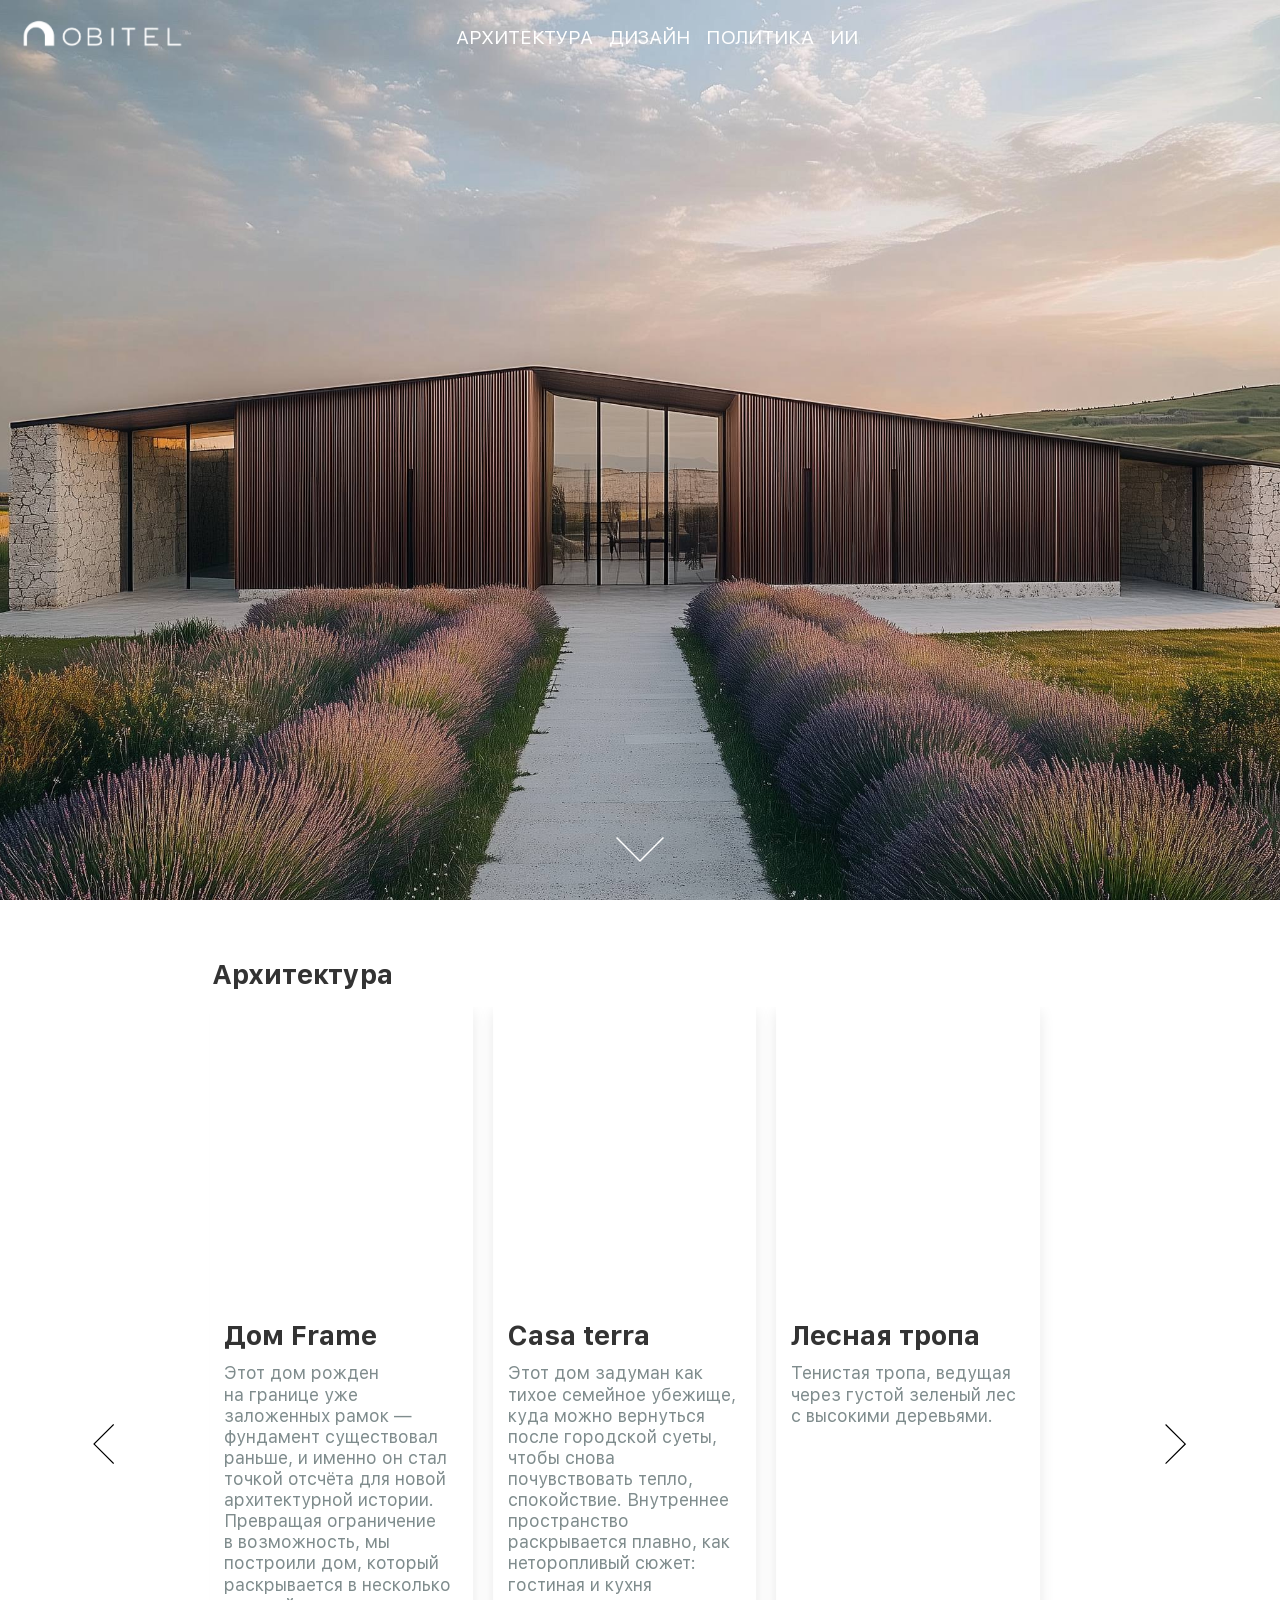
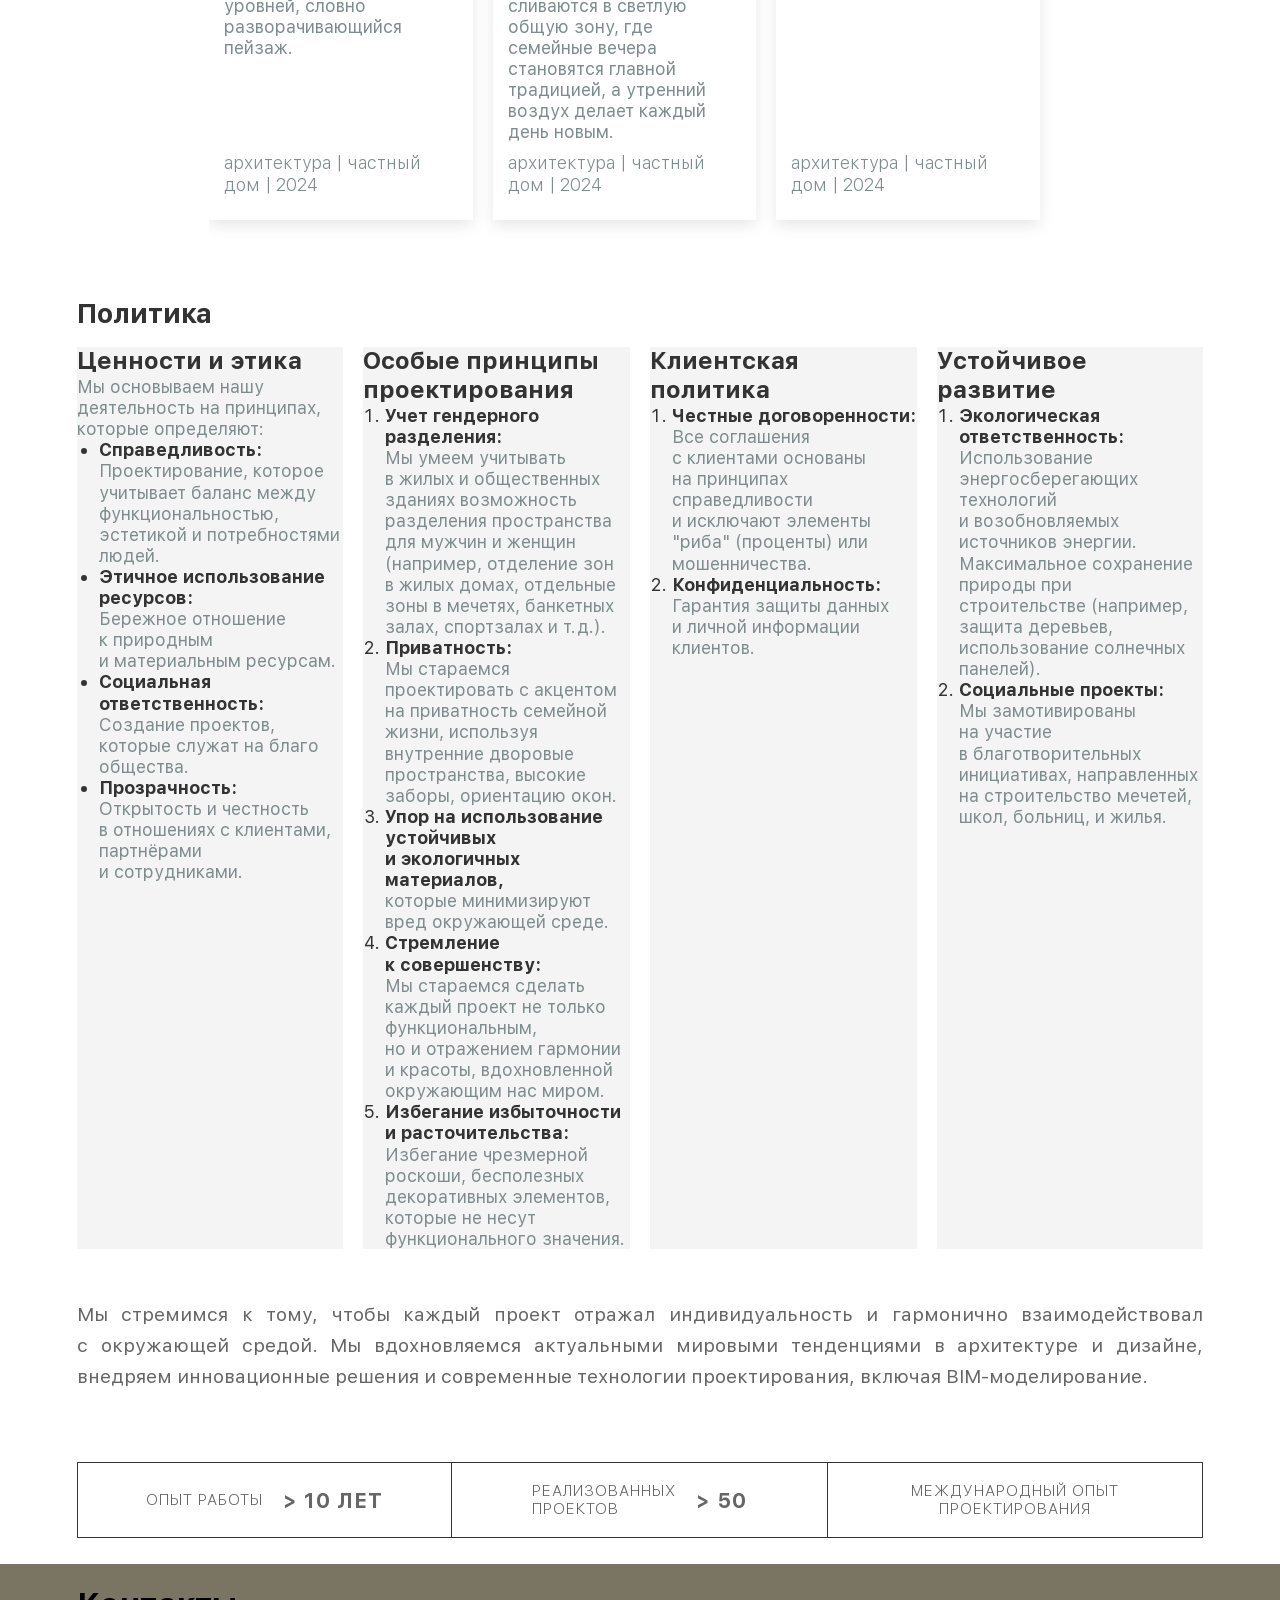
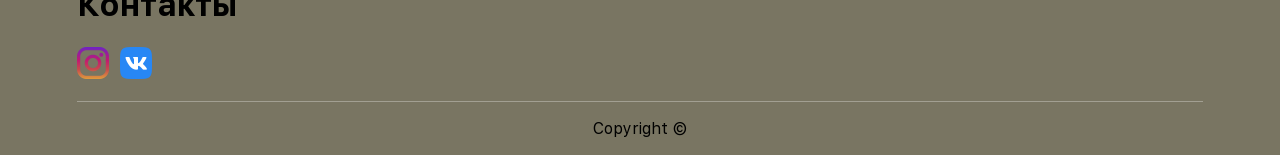
==== index.html @ 22146987 "update" ====
<!DOCTYPE html>
<html lang="ru">
<head>
    <meta charset="UTF-8">
    <meta name="viewport" content="width=device-width, initial-scale=1.0">
    <title>Obitel</title>
    <link rel="stylesheet" href="index.css">
</head>
<body>

    <section class="home-container" id="home">
        <div class="top-line">
            <button class="menu-toggle" aria-label="Меню">
                <span class="menu-toggle__line"></span>
                <span class="menu-toggle__line"></span>
                <span class="menu-toggle__line"></span>
            </button>

            <button class="logo" id="logo">
                <img src="assets/logo.png" alt="logo">
            </button>

            <div class="menu-pc">
                <ul>
                    <li><a href="" id="architecture-pc">АРХИТЕКТУРА</a></li>
                    <li>ДИЗАЙН</li>
                    <li><a href="" id="menu-policy-pc">ПОЛИТИКА</a></li>
                    <li>ИИ</li>
                </ul>
            </div>
        </div>
        <!-- <video class="video-background" autoplay muted loop playsinline>
            <source src=assets/IMG_2278.MP4 type="video/mp4">
            Ваш браузер не поддерживает видео.
        </video>
        <div class="overlay"></div> -->
        <div class="content">
            <a href="" class="btn">
                <img src="assets/arrow.svg" alt="Scroll down" class="arrow" id="arrowDown">
            </a>
        </div> 
    </section>

    <a href="" class="btn">
        <img class="arrow-back" src=assets/arrow-black.svg>
    </a>

    <section class="menu">
        <div class="overlay"></div>
        <ul>
            <li><a href="" id="menu-main">Главная</a></li>
            <li><a href="" id="architecture">АРХИТЕКТУРА</a></li>
            <li>ДИЗАЙН</li>
            <li><a href="" id="menu-policy">ПОЛИТИКА</a></li>
            <li>ИИ</li>
            <li><a href="" id="menu-contacts">Контакты</a></li>
        </ul>
    </section>

    <section class="main-content" id="main">
        <section class="architecture">
            <h1 class="archit-title">Архитектура</h1>
            <div class="carousel-container">
                <div class="carousel">
                    <!-- Карточки будут добавляться через JavaScript -->
                </div>
                
                <button class="nav-btn prev"><img class="arrow-left" src=assets/arrow-black.svg></button>
                <button class="nav-btn next"><img class="arrow-right" src=assets/arrow-black.svg></button>
                
            </div>
        </section>

        <section class="policy" id="policy">
            <h1 class="policy-title">Политика</h1>
            <div class="grid-container">
            <div>
                <h2>Ценности и&nbsp;этика</h2>
                Мы&nbsp;основываем нашу деятельность на&nbsp;принципах, которые определяют:<br>
                <ul>
                    <li>
                        <strong>Справедливость:</strong><br>
                        Проектирование, которое учитывает баланс между функциональностью, эстетикой и&nbsp;потребностями людей.
                    </li>
                    <li>
                        <strong>Этичное использование ресурсов:</strong><br>
                        Бережное отношение к&nbsp;природным и&nbsp;материальным ресурсам.
                    </li>
                    <li>
                        <strong>Социальная ответственность:</strong><br>
                        Создание проектов, которые служат на&nbsp;благо общества.
                    </li>
                    <li>
                        <strong>Прозрачность:</strong><br>
                        Открытость и&nbsp;честность в&nbsp;отношениях с&nbsp;клиентами, партнёрами и&nbsp;сотрудниками.
                    </li>
                </ul>
            </div>

            <div>
                <h2>Особые принципы проектирования</h2>
                <ol>
                    <li>
                        <strong>Учет гендерного разделения:</strong><br>
                        Мы&nbsp;умеем учитывать в&nbsp;жилых и&nbsp;общественных зданиях возможность разделения пространства для мужчин и&nbsp;женщин (например, отделение зон в&nbsp;жилых домах, отдельные зоны в&nbsp;мечетях, банкетных залах, спортзалах и&nbsp;т.д.).
                    </li>
                    <li>
                        <strong>Приватность:</strong><br>
                        Мы&nbsp;стараемся проектировать с&nbsp;акцентом на&nbsp;приватность семейной жизни, используя внутренние дворовые пространства, высокие заборы, ориентацию окон.
                    </li>
                    <li>
                        <strong>Упор на&nbsp;использование устойчивых и&nbsp;экологичных материалов,</strong><br>
                        которые минимизируют вред окружающей среде.
                    </li>
                    <li>
                        <strong>Стремление к&nbsp;совершенству:</strong><br>
                        Мы&nbsp;стараемся сделать каждый проект не&nbsp;только функциональным, но&nbsp;и&nbsp;отражением гармонии и&nbsp;красоты, вдохновленной окружающим нас миром.
                    </li>
                    <li>
                        <strong>Избегание избыточности и&nbsp;расточительства:</strong><br>
                        Избегание чрезмерной роскоши, бесполезных декоративных элементов, которые не&nbsp;несут функционального значения.
                    </li>
                </ol>
            </div>

            <div>
                <h2>Клиентская политика</h2>
                <ol>
                    <li>
                        <strong>Честные договоренности:</strong><br>
                        Все соглашения с&nbsp;клиентами основаны на&nbsp;принципах справедливости и&nbsp;исключают элементы "риба" (проценты) или мошенничества.
                    </li>
                    <li>
                        <strong>Конфиденциальность:</strong><br>
                        Гарантия защиты данных и&nbsp;личной информации клиентов.
                    </li>
                </ol>
            </div>

            <div>
                <h2>Устойчивое развитие</h2>
                <ol>
                    <li>
                        <strong>Экологическая ответственность:</strong><br>
                        Использование энергосберегающих технологий и&nbsp;возобновляемых источников энергии. Максимальное сохранение природы при строительстве (например, защита деревьев, использование солнечных панелей).
                    </li>
                    <li>
                        <strong>Социальные проекты:</strong><br>
                        Мы&nbsp;замотивированы на&nbsp;участие в&nbsp;благотворительных инициативах, направленных на&nbsp;строительство мечетей, школ, больниц, и&nbsp;жилья.
                    </li>
                </ol>
            </div>
        </div>
        </section>

        <section class="about-us" id="about-us">
            <div class="container">
                <p class="about-description">
                    Мы стремимся к&nbsp;тому, чтобы каждый проект отражал индивидуальность и&nbsp;гармонично взаимодействовал
                     с&nbsp;окружающей средой. Мы вдохновляемся актуальными мировыми тенденциями в&nbsp;архитектуре и&nbsp;дизайне, 
                     внедряем инновационные решения и&nbsp;современные технологии проектирования, включая BIM&#8209;моделирование.    
                </p>
                
                <div class="stat-item-1">
                    <div class="stat-text">Опыт работы <span>> 10 лет</span> </div>
                </div>
                
                <div class="stat-item-2">
                    <div class="stat-text">
                        <div class="text-lines">
                            <span>Реализованных</span>
                            <span>проектов</span>
                        </div>
                        <div class="number">> 50</div>
                    </div>
                </div>

                <div class="stat-item-3">
                    <div class="stat-text">Международный опыт проектирования</div>
                </div>
            </div>
        </section>
    </section>
    <script src="home.js"></script>
    <script src="carousel.js"></script>
</body>
<footer>
    <div class="footer-block" id="footer">
        <div class="contact">
            <h1>Контакты</h1>
            <ul class="social-network-list">
                <li class="inst">
                    <a href="https://www.instagram.com">
                        <img src="assets/instagram.png" alt="Instagram icon">
                    </a>
                </li>
                <li class="inst">
                    <a href="https://www.vk.com">
                        <img src="assets/vk.png" alt="VK icon">
                    </a>
                </li>
            </ul>
        </div>
        <div class="copyright">Copyright ©</div>
    </div>
</footer>
</html>
---- index.css ----
@import "footer.css";
@import "about-us.css";
@import "menu.css";
@import "architecture.css";
@import "policy.css";

@font-face {
    font-family: "SFPro";
    src: url("assets/font/SFProText-Bold.ttf") format("truetype");
    font-weight: 700;
    font-display: swap; /* Improves performance */
}

@font-face {
    font-family: "SFPro";
    src: url("assets/font/SFProText-Light.ttf") format("truetype");
    font-weight: 300;
    font-display: swap;
}

@font-face {
    font-family: "SFPro";
    src: url("assets/font/SFProText-Regular.ttf") format("truetype");
    font-weight: 400;
    font-display: swap;
}

* {
    margin: 0;
    padding: 0;
    box-sizing: border-box;
    font-family: 'SFPro', sans-serif;
}
 a{
    text-decoration: none;
    color: white;
}

body {
    overflow-x: hidden;
}

/* .video-container {
    position: relative;
    min-height: 600px;
    height: 100vh;
    width: 100%;
    overflow: hidden;
}

.video-background {
    position: absolute;
    top: 0;
    left: 0;
    width: 100%;
    height: 100%;
    object-fit: cover;
    z-index: -1;
}

.overlay {
    position: absolute;
    top: 0;
    left: 0;
    width: 100%;
    height: 100%;
    background: rgba(0, 0, 0, 0.2);
    z-index: 0;
} */

.home-container{
    position: relative;
    height: 100vh;
    width: 100%;
    overflow: hidden;
    background-image: url(assets/main-bg.jpg);
    background-size: cover; 
    background-position: center;
}

.top-line{
    position: fixed;
    top: 0;
    left: 0;
    width: 100%;
    height: 8%;
    transition: background-color 0.3s ease;
    z-index: 3;
}

.top-line.active{
    background-color: rgba(0, 0, 0, 0.677);
}


.logo{
    position: fixed;
    top: 1.1%;
    left: 1%;
    width: 180px;
    height: 47px;
    background: none;
    border: none;
    cursor: pointer;
    transform: scale(.9);

}

.logo img {
    width: 100%; 
    height: 100%; 
    object-fit: contain; 
}

.menu-pc{
    position: fixed;
    top: 2.9%;
    left: 50%; 
    transform: translateX(-50%); 
    width: auto;
    white-space: nowrap;
}

.menu-pc ul{
    display: inline;
    list-style: none;
    color: white;
    font-size: 1.2rem;
}

.menu-pc ul li{
    display: inline-block;
    margin-right: 3%;
}


.arrow{
    position: absolute;
    left: 50%;
    bottom: 0;
    width: 48px;
    height: 102px;
    -o-object-fit: contain;
    object-fit: contain;
    -o-object-position: center;
    object-position: center;
    margin-left: -24px;
    animation: animation-arrow 1s forwards infinite;
}

.arrow-back {
    position: fixed;
    left: 2.3%;
    bottom: 0;
    width: 48px;
    height: 102px;
    object-fit: contain;
    object-position: center;
    margin-left: -24px;
    transform: scale(-.85);
    visibility: hidden; /* По умолчанию скрыта */

}

.arrow-back.active {
    visibility: visible;/* Показываем только когда активна */
}

.arrow-back:hover{
    animation: animation-arrow 1s forwards infinite;
}


@keyframes animation-arrow{
    66% {
    padding-top: 16px;
    }

    100%{
        padding-top: 0;
    }
}

@media (max-width: 768px) {
    .logo {
        scale: 0.7;
        top: .2%;
        left: .2%;
        margin-bottom: 20px;
    }

    h1 {
        font-size: 2rem;
        margin-bottom: 20px;
        max-width: 800px;
    }

    p {
        font-size: .7rem;
        margin-bottom: 30px;
        max-width: 600px;
        line-height: 1.6;
    }
    .arrow-back {
        scale: 0.7;
        left: 6%;
        width: 40px;
        height: 85px;
    }

    .arrow{
        width: 40px;
        height: 85px;
        bottom: 3%;
    }

    .menu-pc{
        visibility: hidden;
    }

    .top-line{
        height: 6%;
    }
}
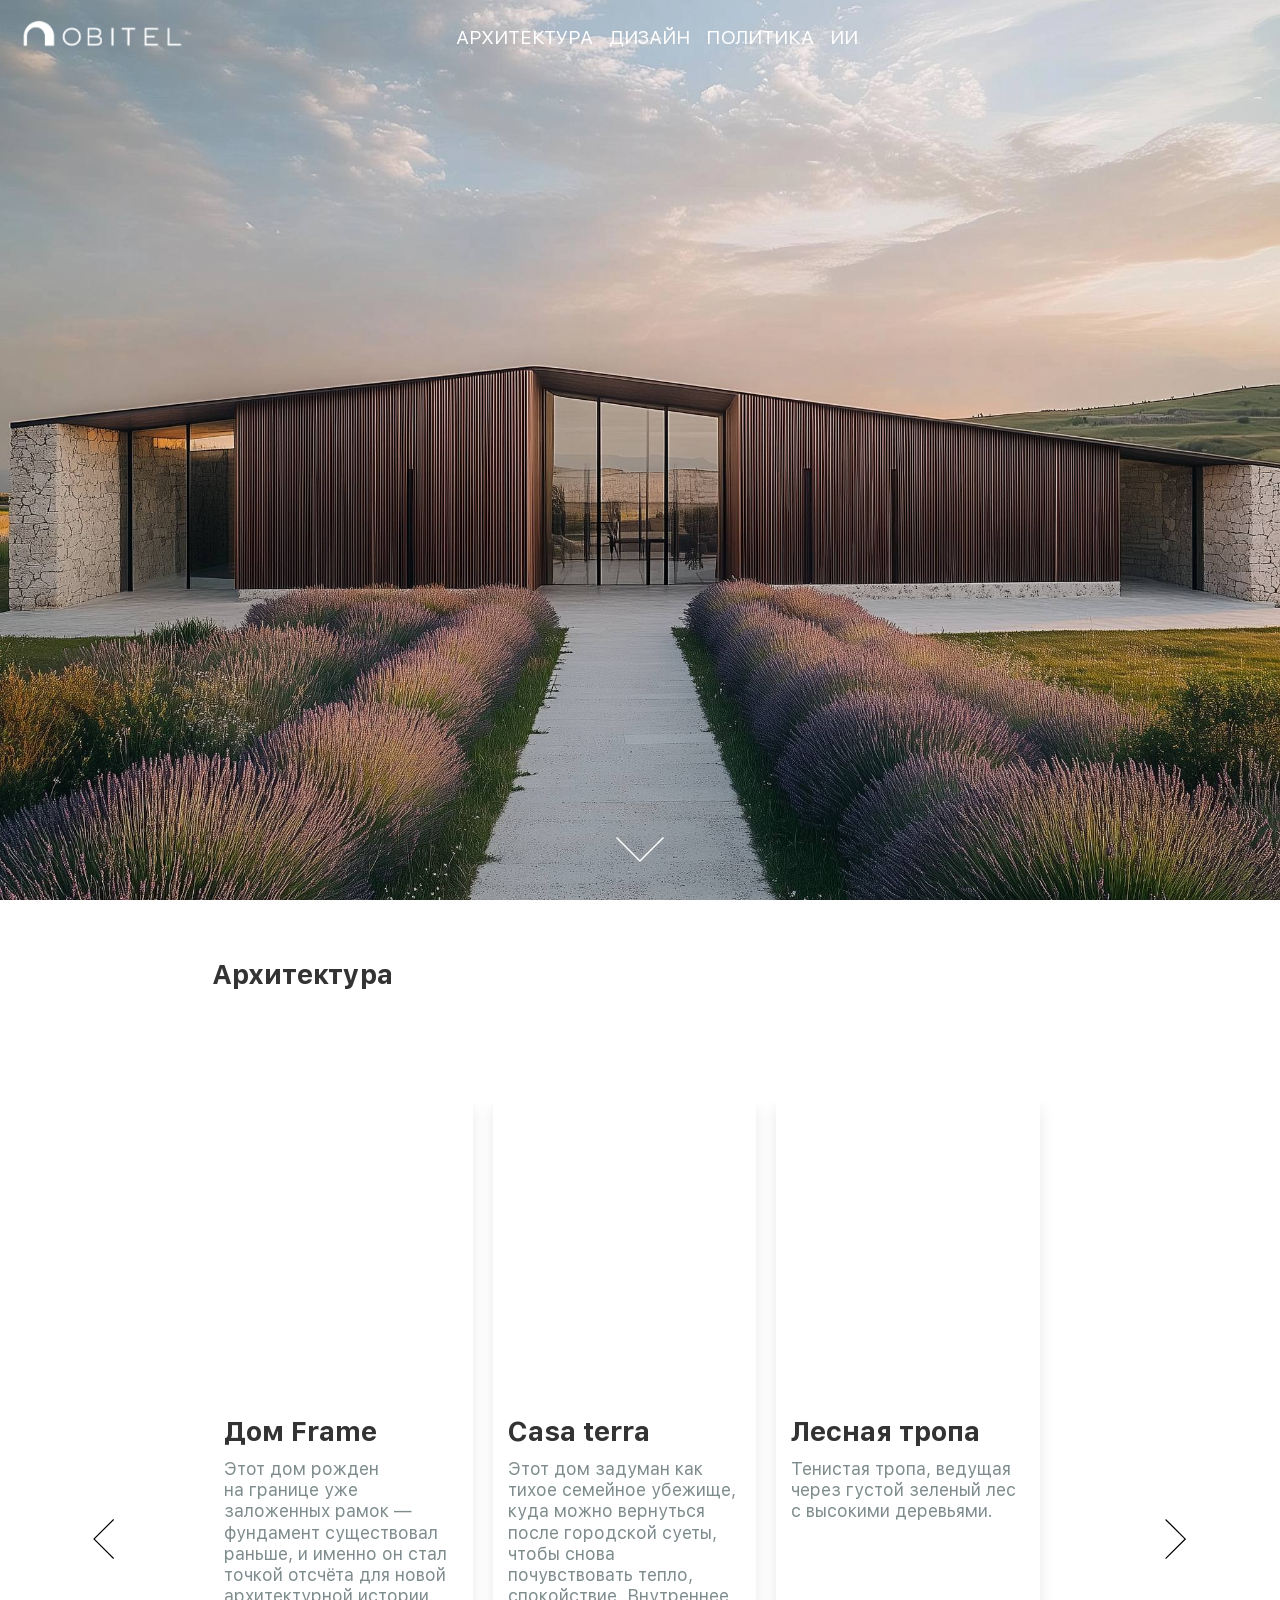
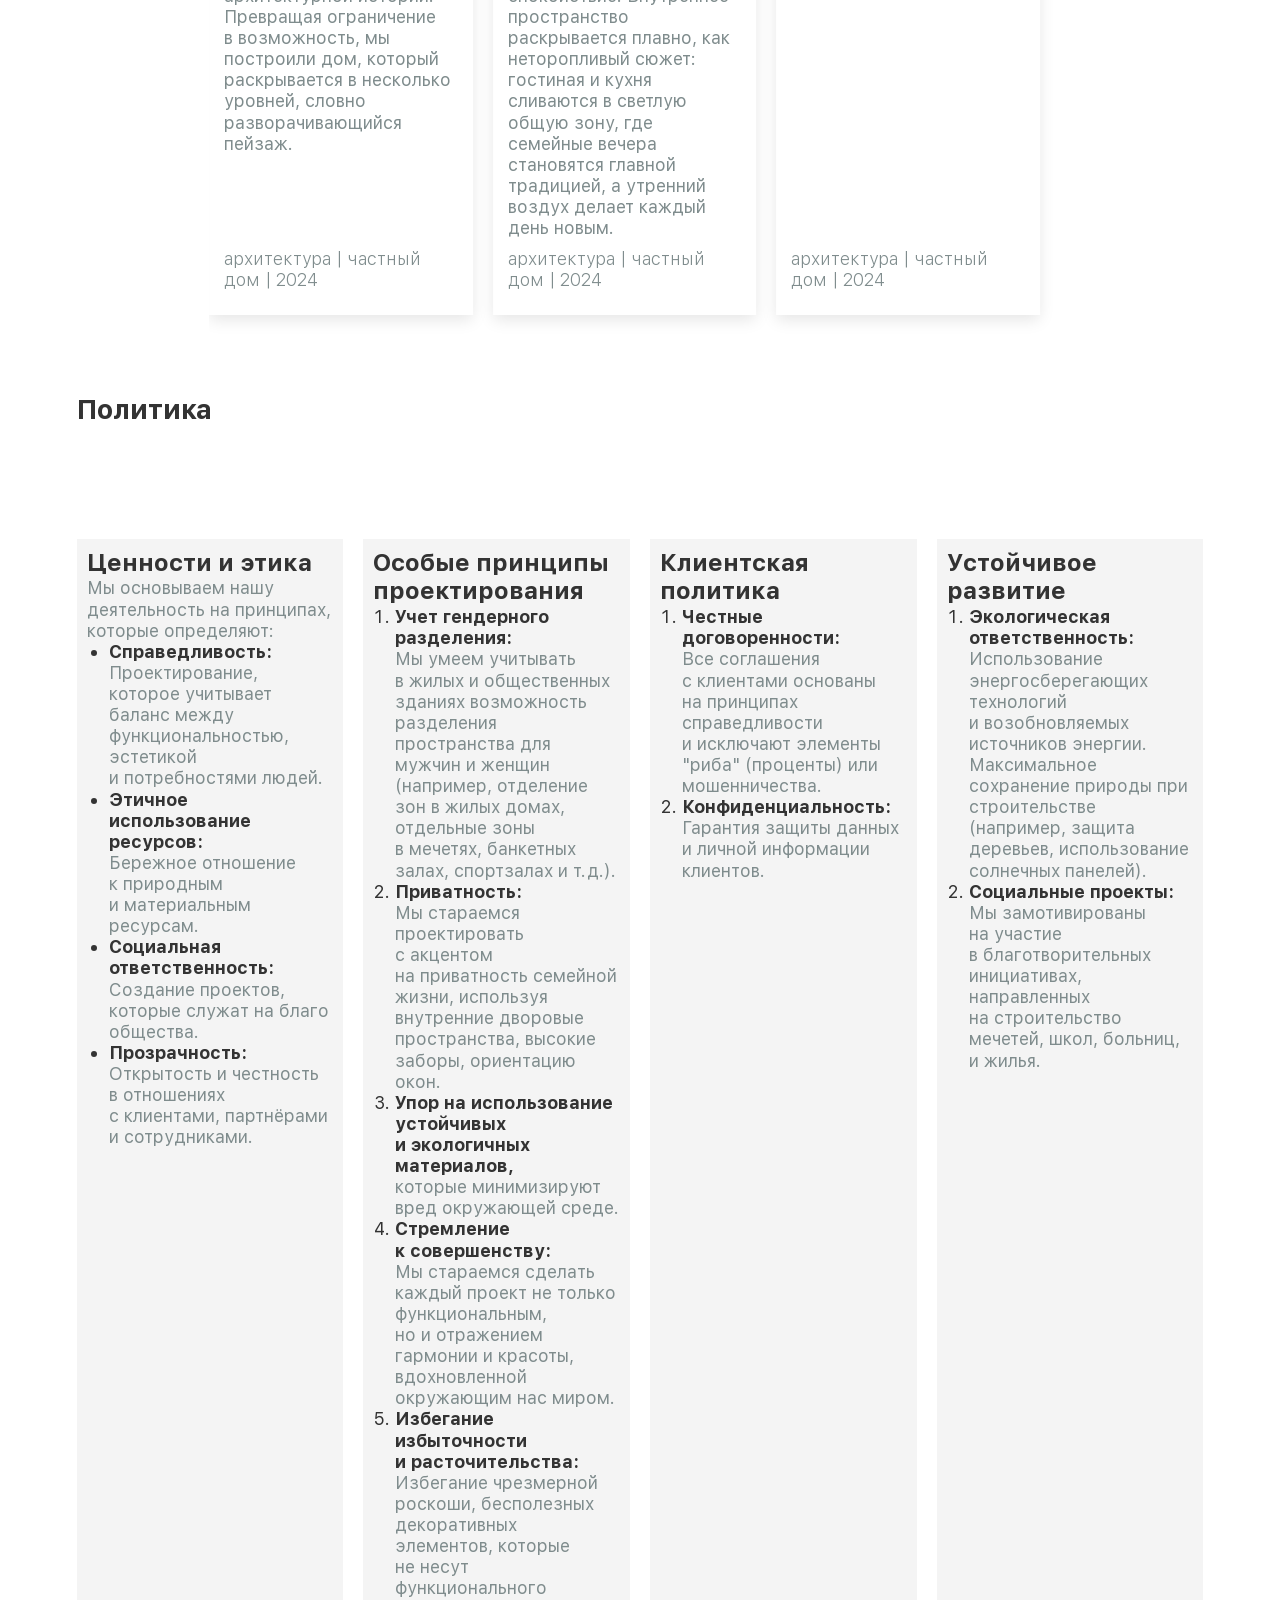
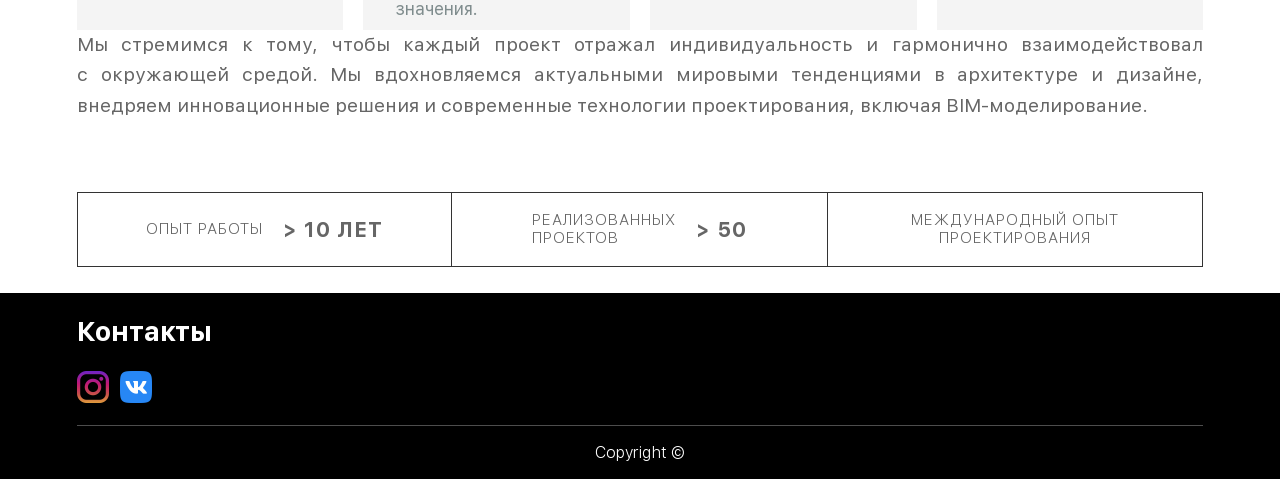
==== commit aacd9544: "update" ====
--- a/index.html
+++ b/index.html
@@ -49,9 +49,9 @@
         <div class="overlay"></div>
         <ul>
             <li><a href="" id="menu-main">Главная</a></li>
-            <li><a href="" id="architecture">АРХИТЕКТУРА</a></li>
-            <li>ДИЗАЙН</li>
-            <li><a href="" id="menu-policy">ПОЛИТИКА</a></li>
+            <li><a href="" id="architecture">Архитектура</a></li>
+            <li>Дизайн</li>
+            <li><a href="" id="menu-policy">Политика</a></li>
             <li>ИИ</li>
             <li><a href="" id="menu-contacts">Контакты</a></li>
         </ul>
--- a/index.css
+++ b/index.css
@@ -89,7 +89,7 @@
 }
 
 .top-line.active{
-    background-color: rgba(0, 0, 0, 0.677);
+    background-color: rgba(0, 0, 0);
 }
 
 
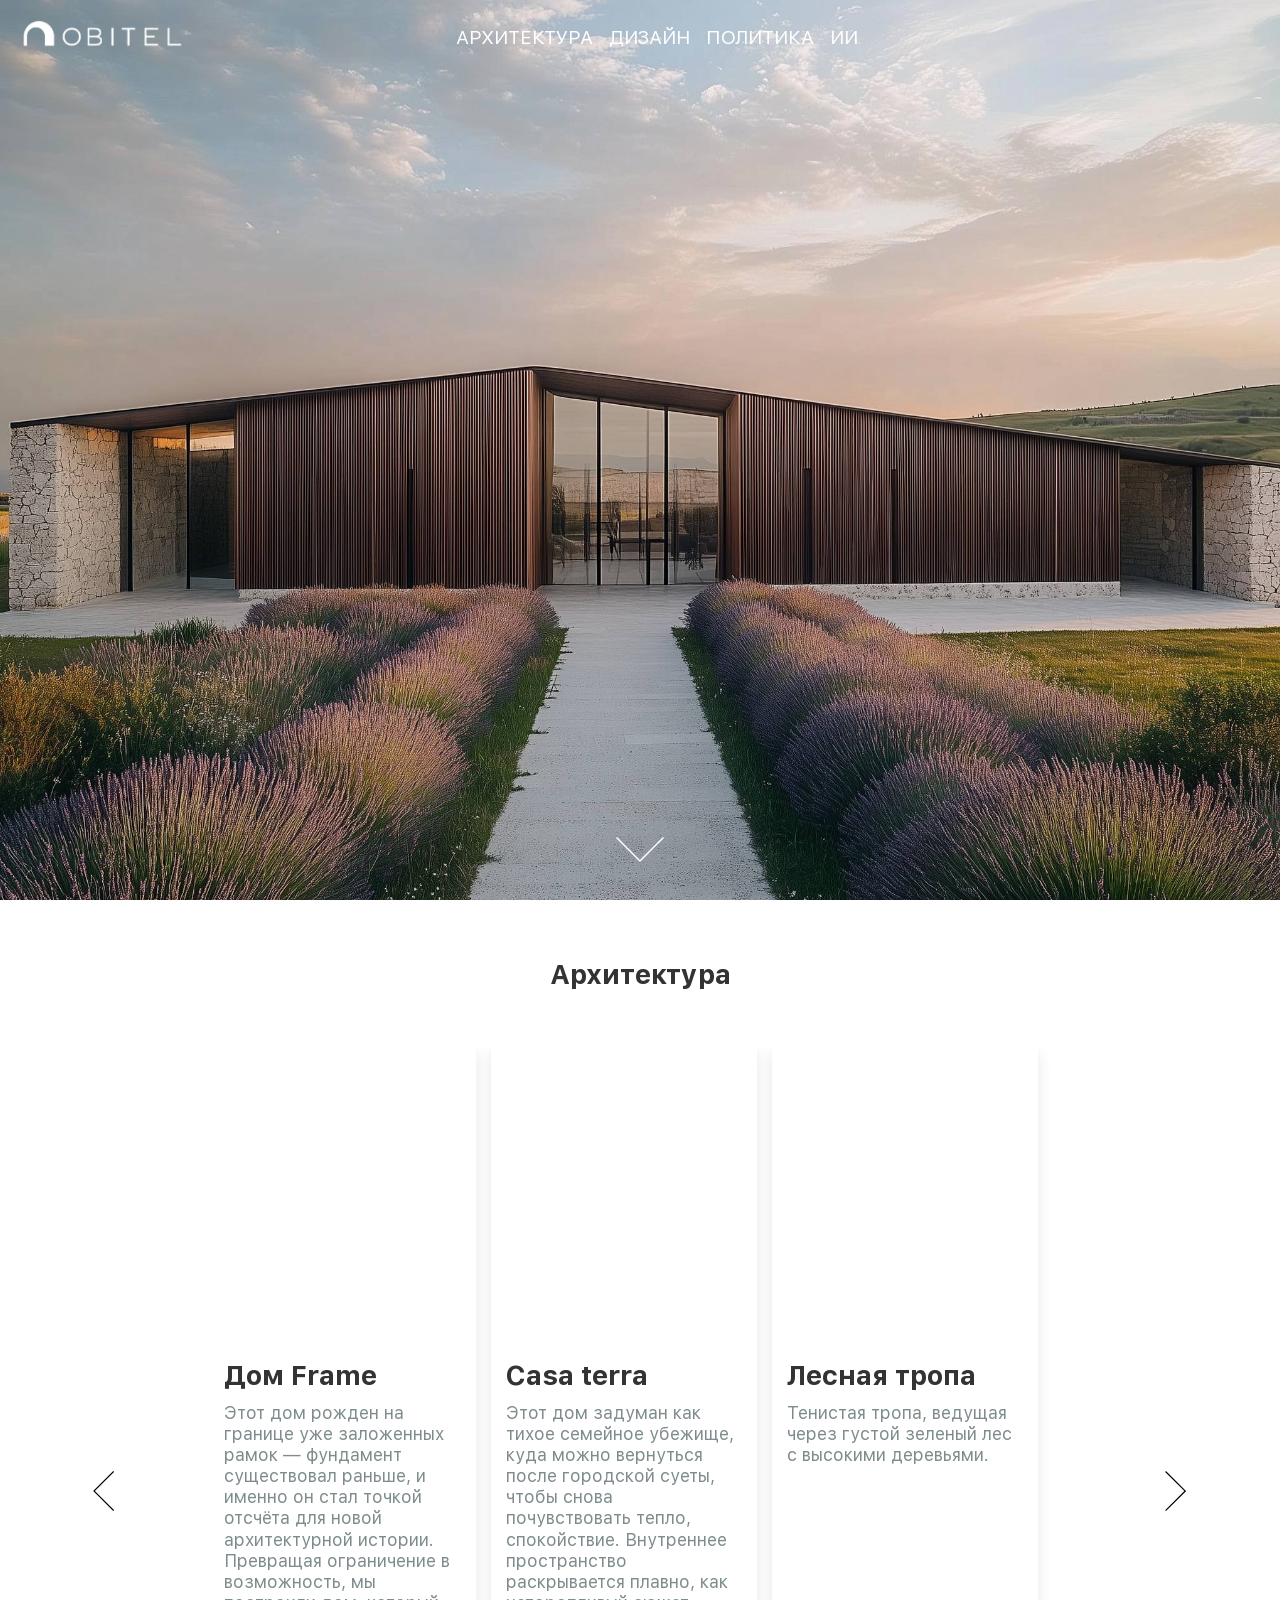
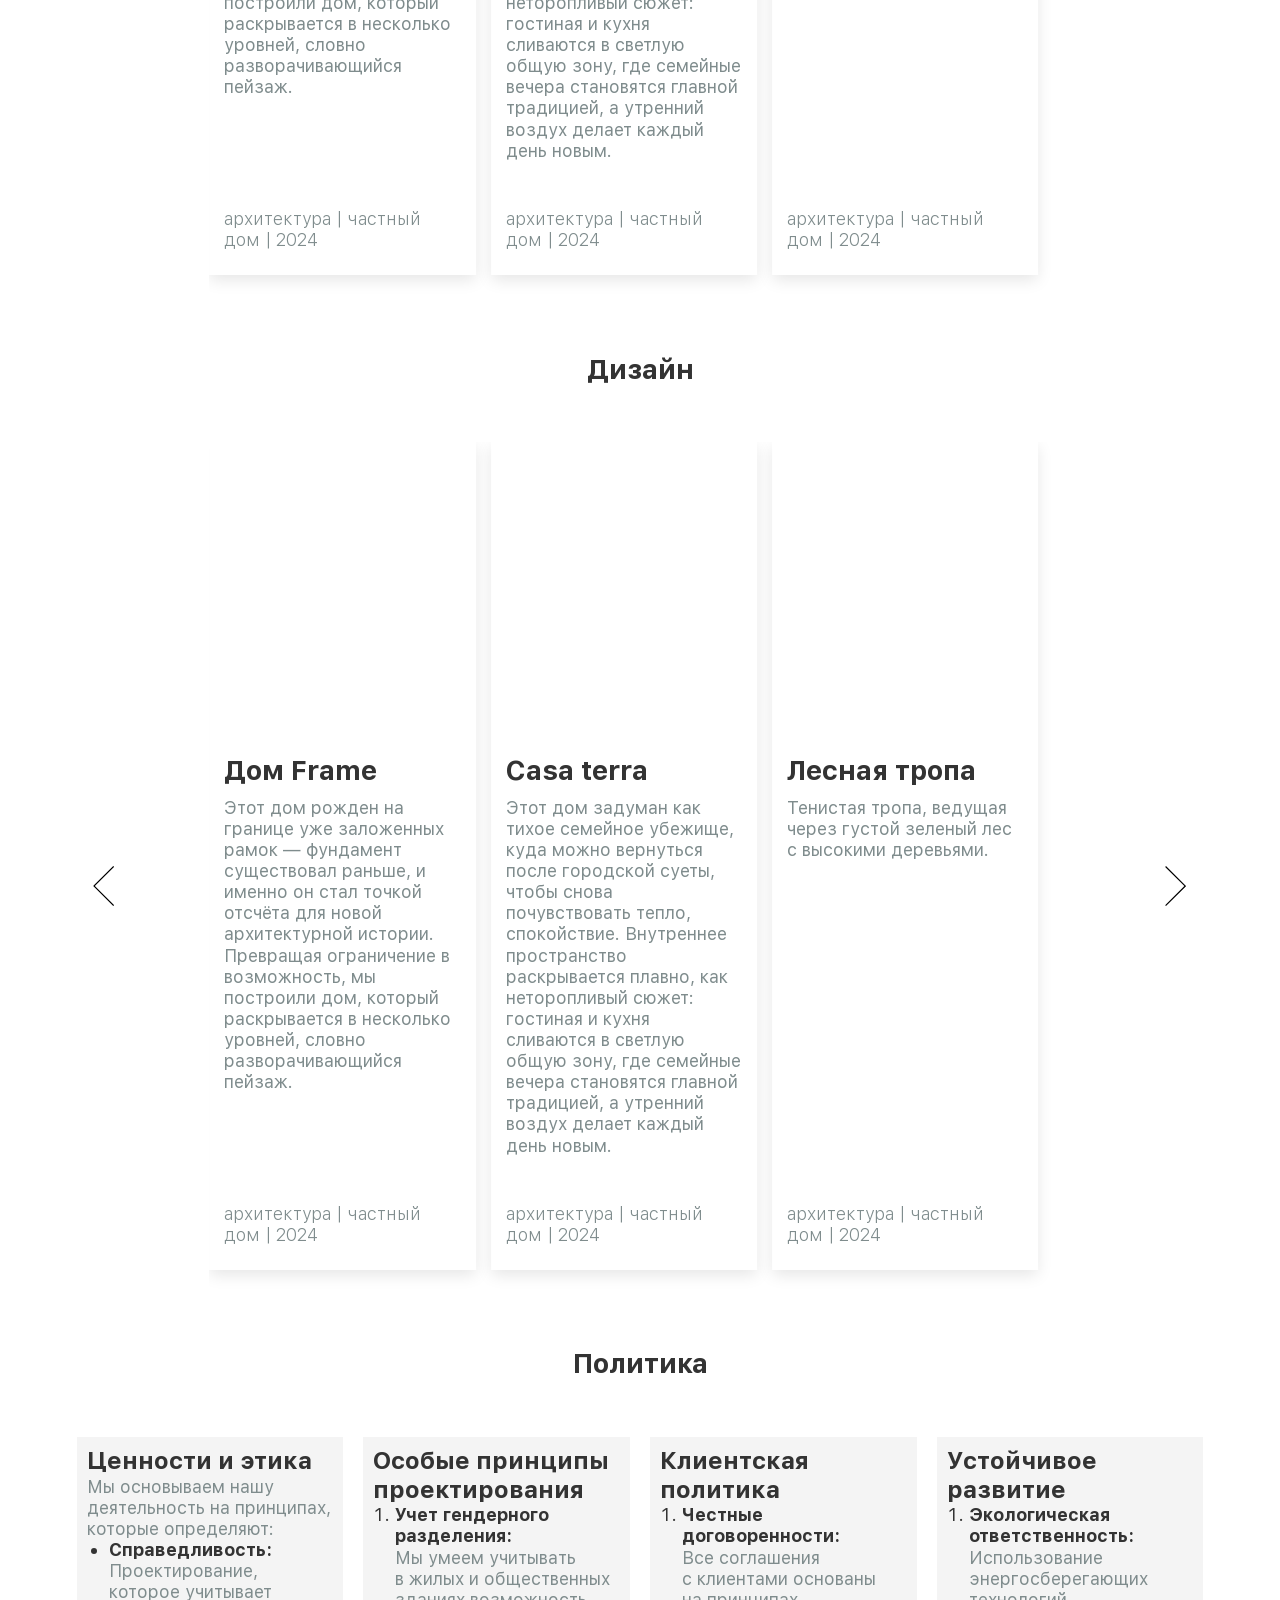
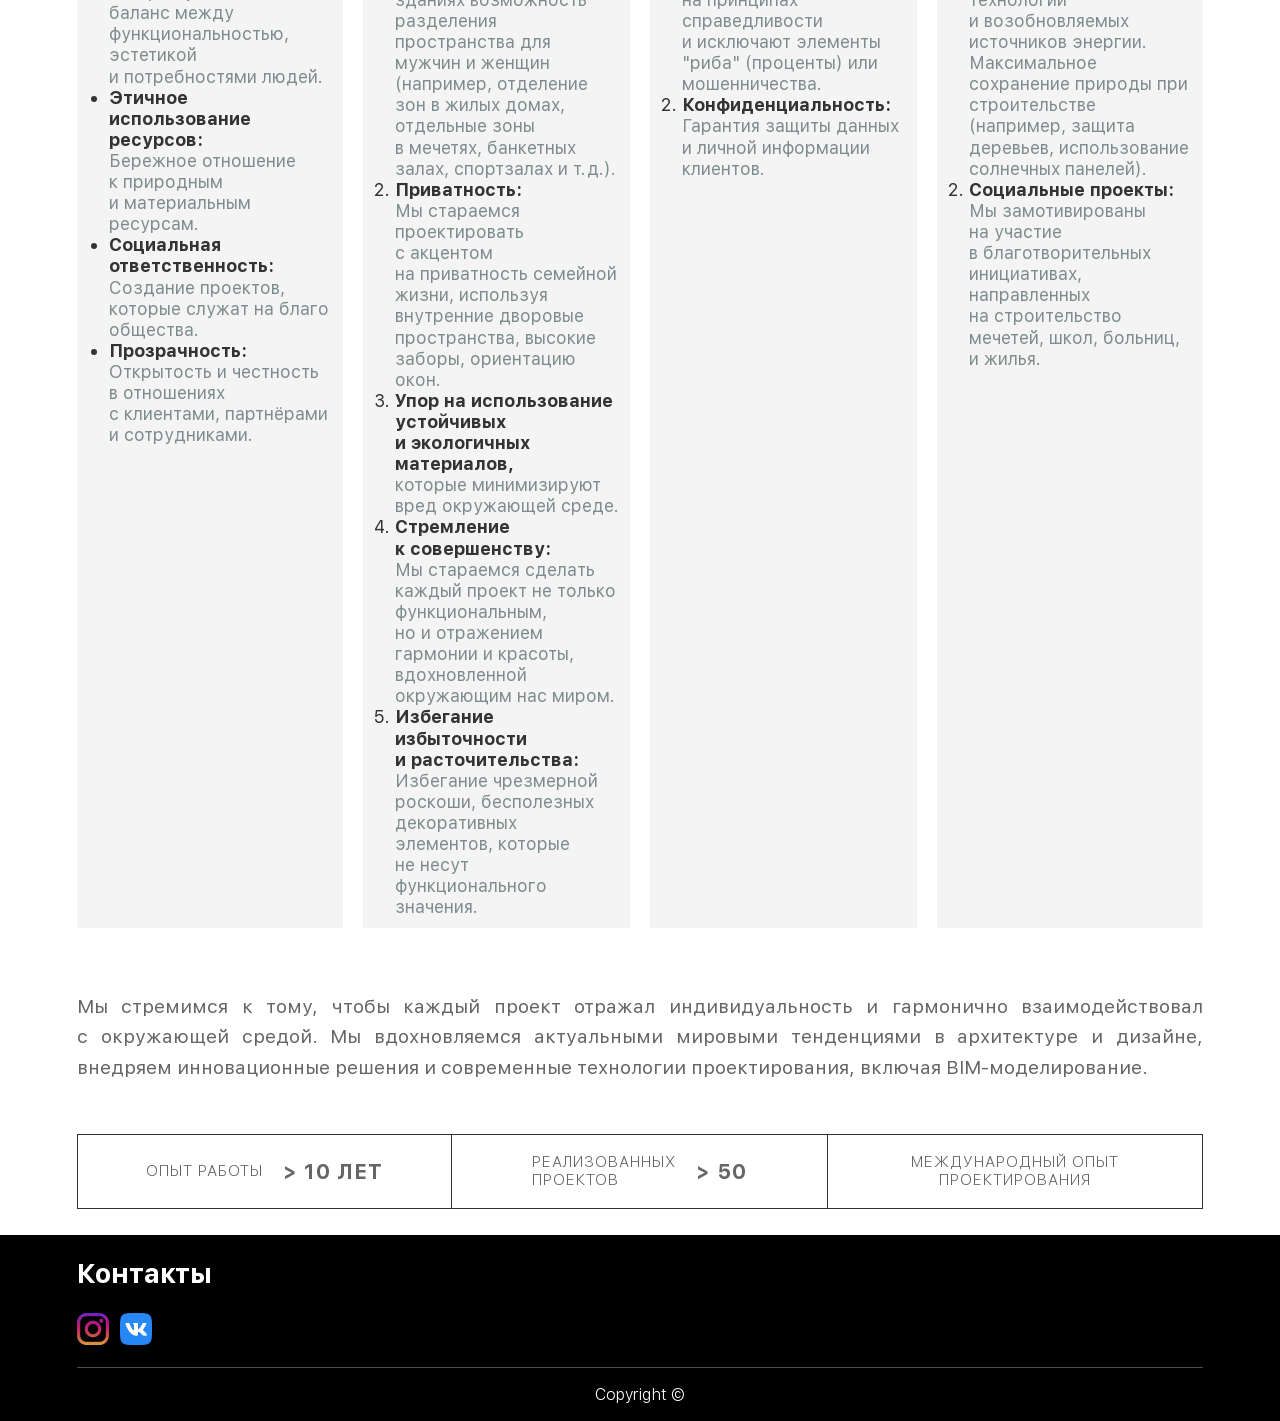
==== commit 55caceef: "add design and update" ====
--- a/index.html
+++ b/index.html
@@ -23,7 +23,7 @@
             <div class="menu-pc">
                 <ul>
                     <li><a href="" id="architecture-pc">АРХИТЕКТУРА</a></li>
-                    <li>ДИЗАЙН</li>
+                    <li><a href="" id="design-pc">ДИЗАЙН</a></li>
                     <li><a href="" id="menu-policy-pc">ПОЛИТИКА</a></li>
                     <li>ИИ</li>
                 </ul>
@@ -50,7 +50,7 @@
         <ul>
             <li><a href="" id="menu-main">Главная</a></li>
             <li><a href="" id="architecture">Архитектура</a></li>
-            <li>Дизайн</li>
+            <li><a href="" id="design">Дизайн</a></li>
             <li><a href="" id="menu-policy">Политика</a></li>
             <li>ИИ</li>
             <li><a href="" id="menu-contacts">Контакты</a></li>
@@ -60,6 +60,19 @@
     <section class="main-content" id="main">
         <section class="architecture">
             <h1 class="archit-title">Архитектура</h1>
+            <div class="carousel-container">
+                <div class="carousel">
+                    <!-- Карточки будут добавляться через JavaScript -->
+                </div>
+                
+                <button class="nav-btn prev"><img class="arrow-left" src=assets/arrow-black.svg></button>
+                <button class="nav-btn next"><img class="arrow-right" src=assets/arrow-black.svg></button>
+                
+            </div>
+        </section>
+
+        <section class="design" id="design-section">
+            <h1 class="design-title">Дизайн</h1>
             <div class="carousel-container">
                 <div class="carousel">
                     <!-- Карточки будут добавляться через JavaScript -->
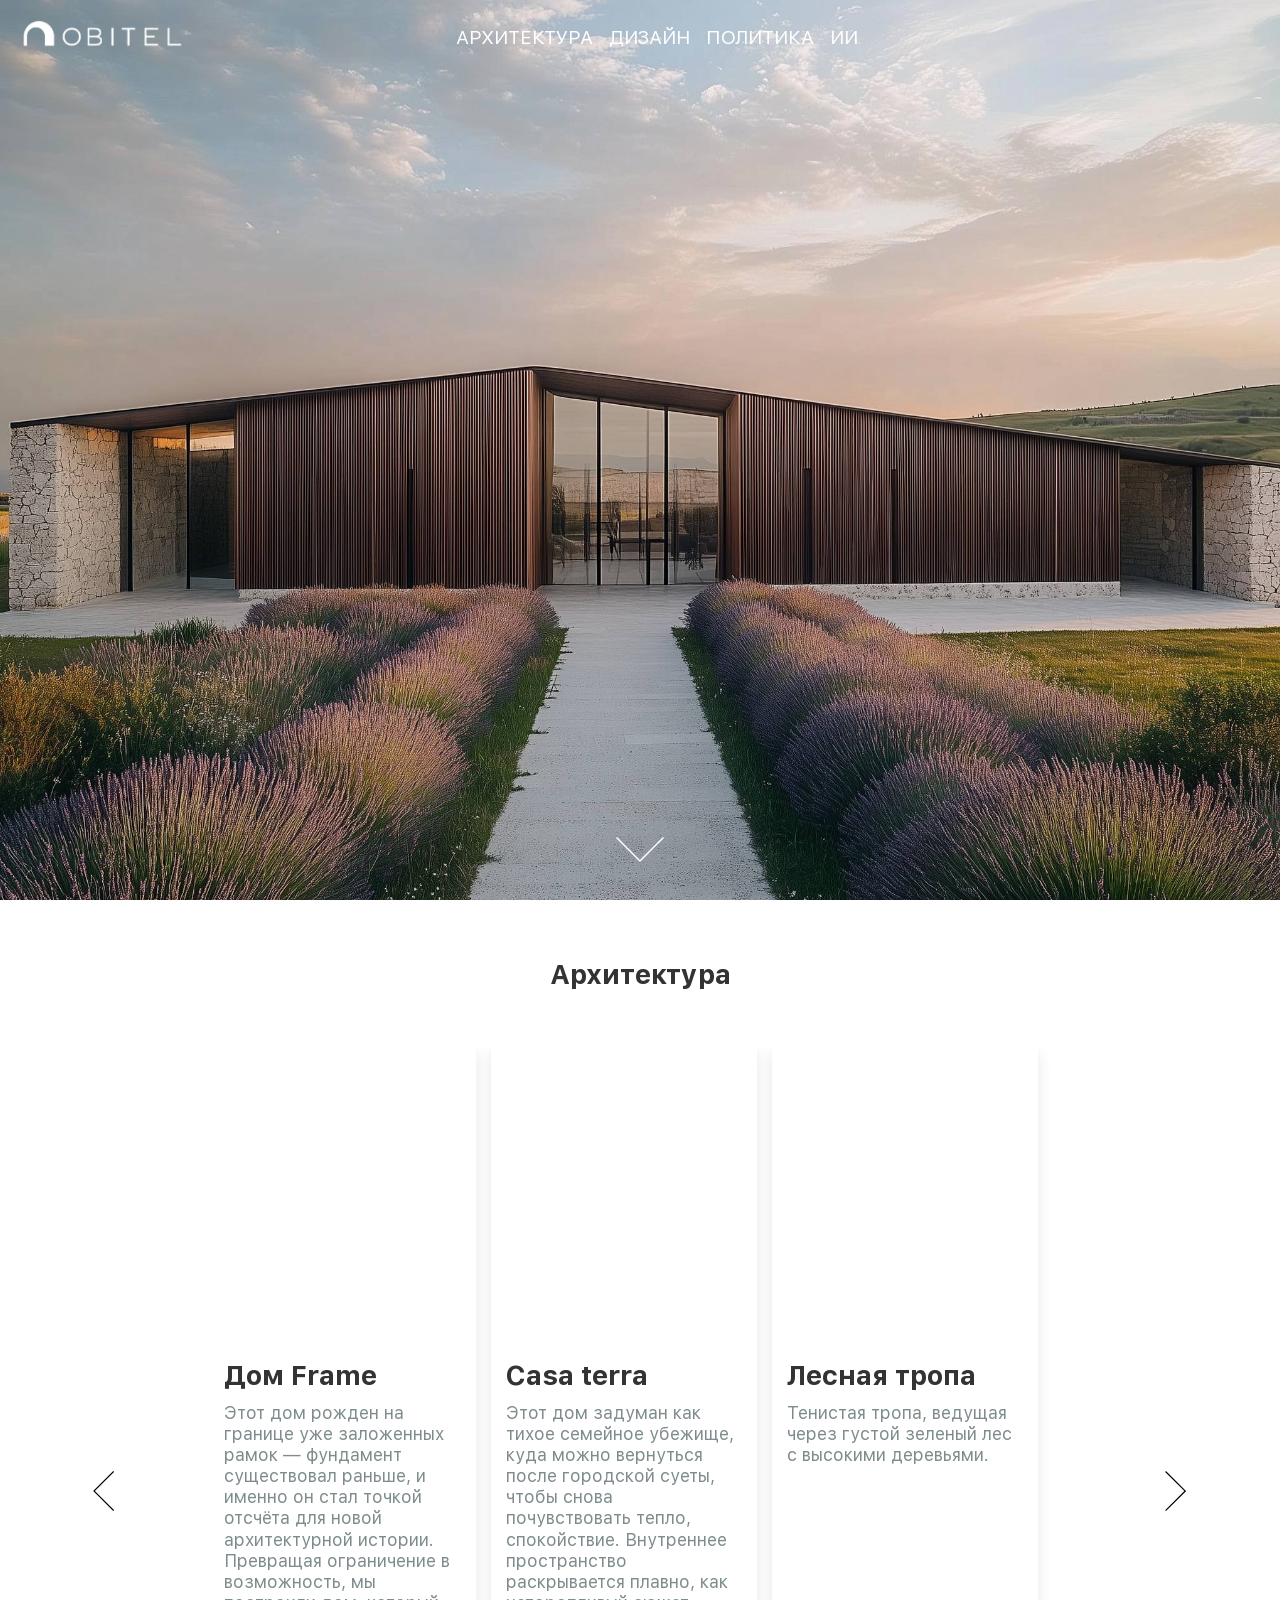
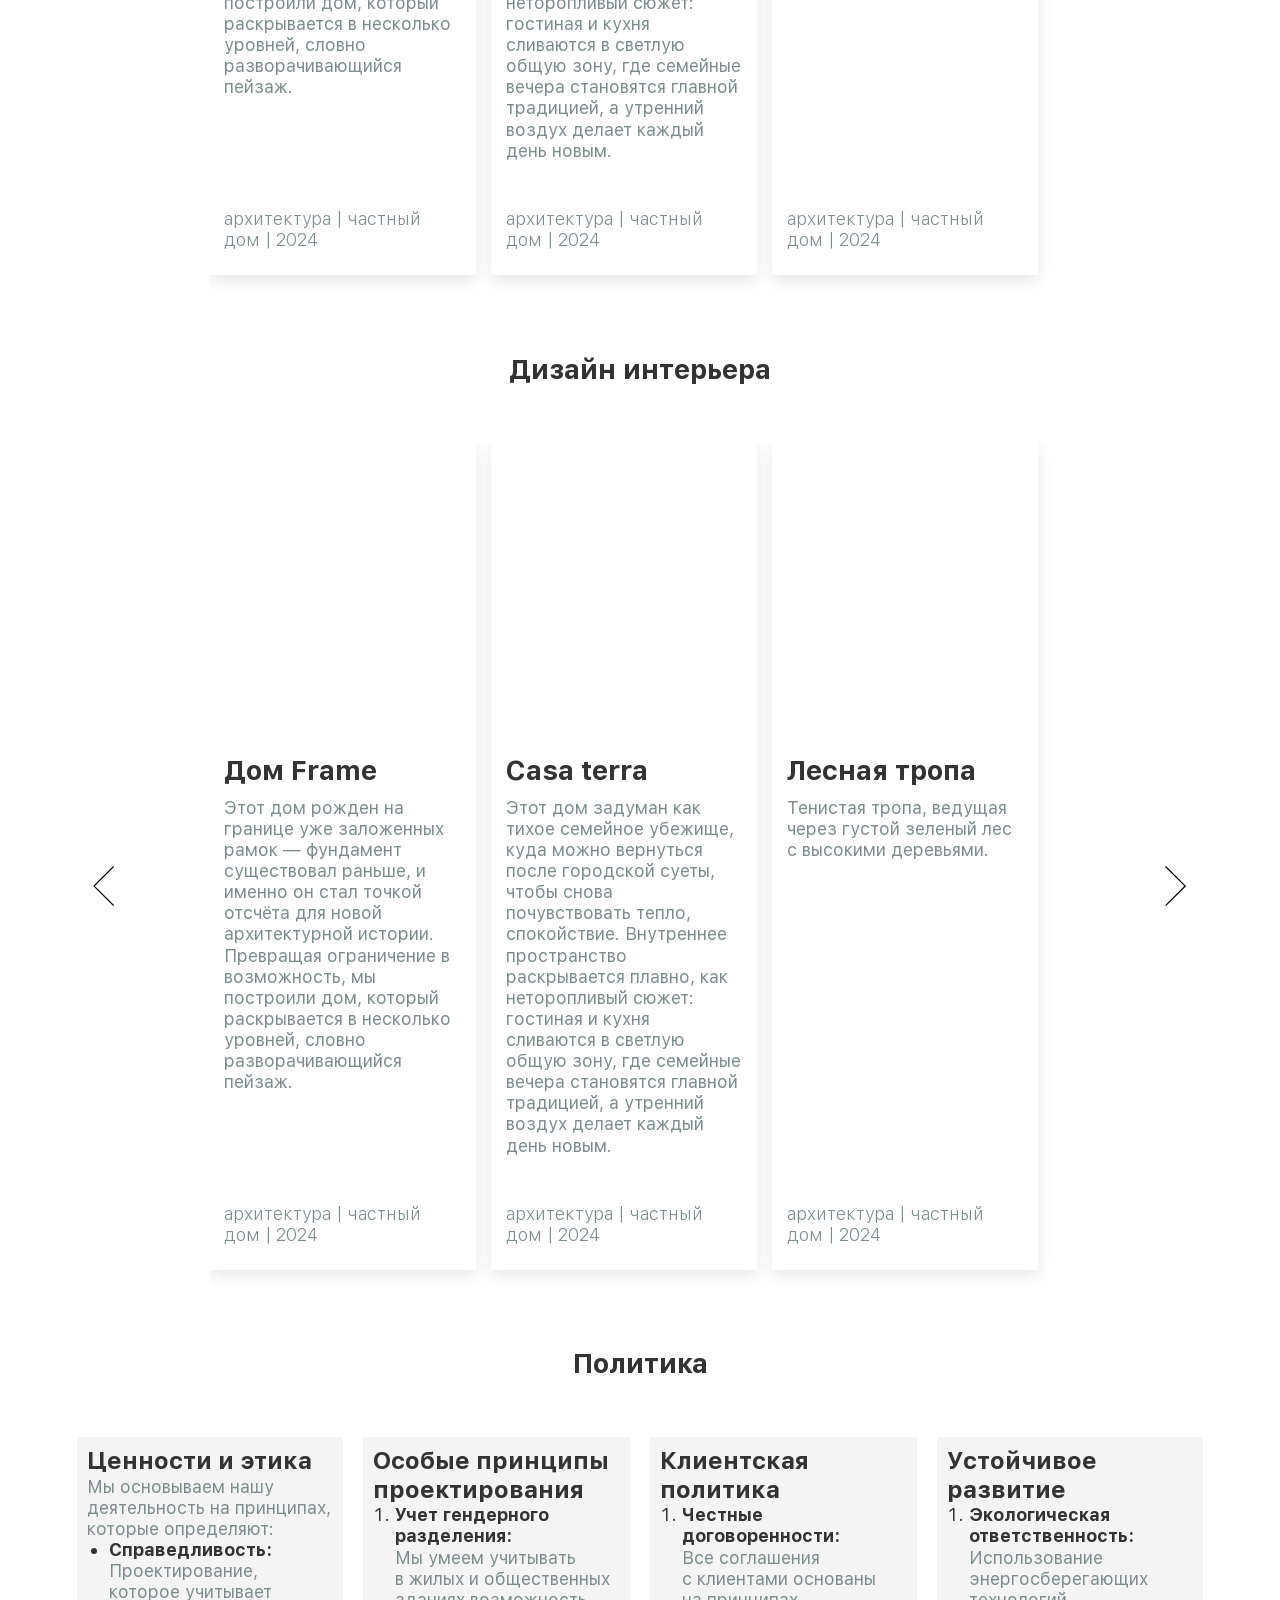
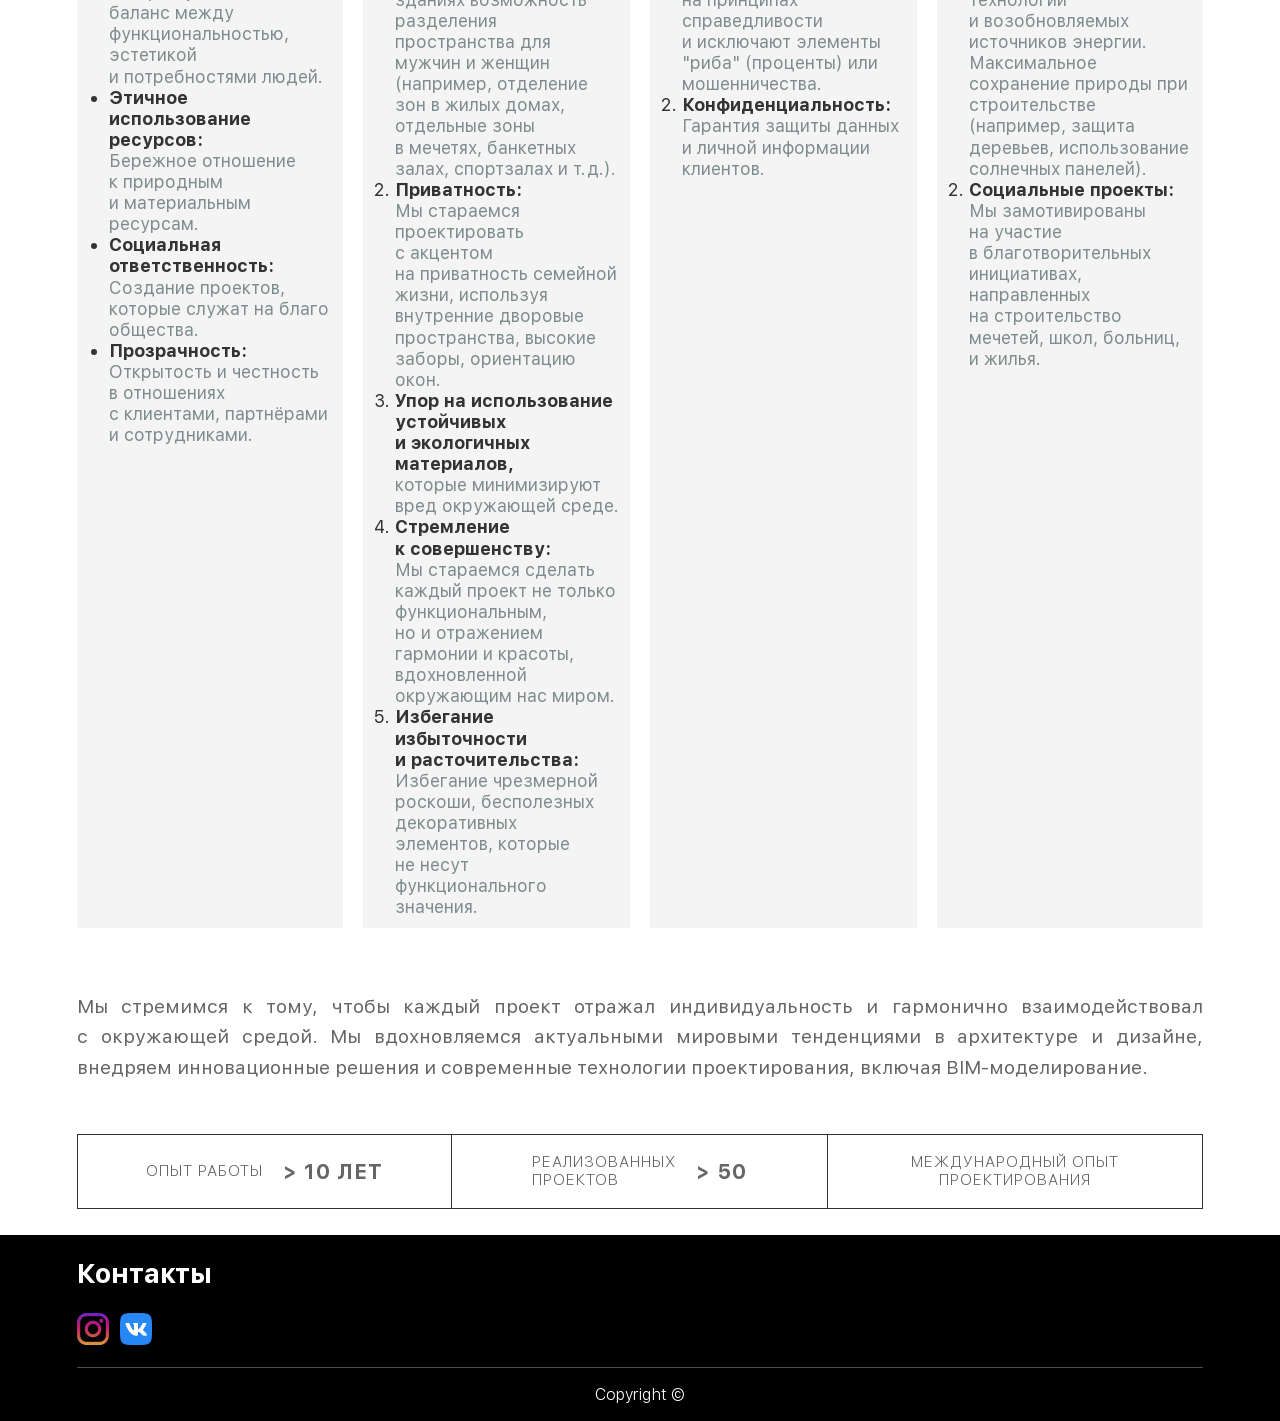
==== commit 8e790db4: "update" ====
--- a/index.html
+++ b/index.html
@@ -72,7 +72,7 @@
         </section>
 
         <section class="design" id="design-section">
-            <h1 class="design-title">Дизайн</h1>
+            <h1 class="design-title">Дизайн интерьера</h1>
             <div class="carousel-container">
                 <div class="carousel">
                     <!-- Карточки будут добавляться через JavaScript -->
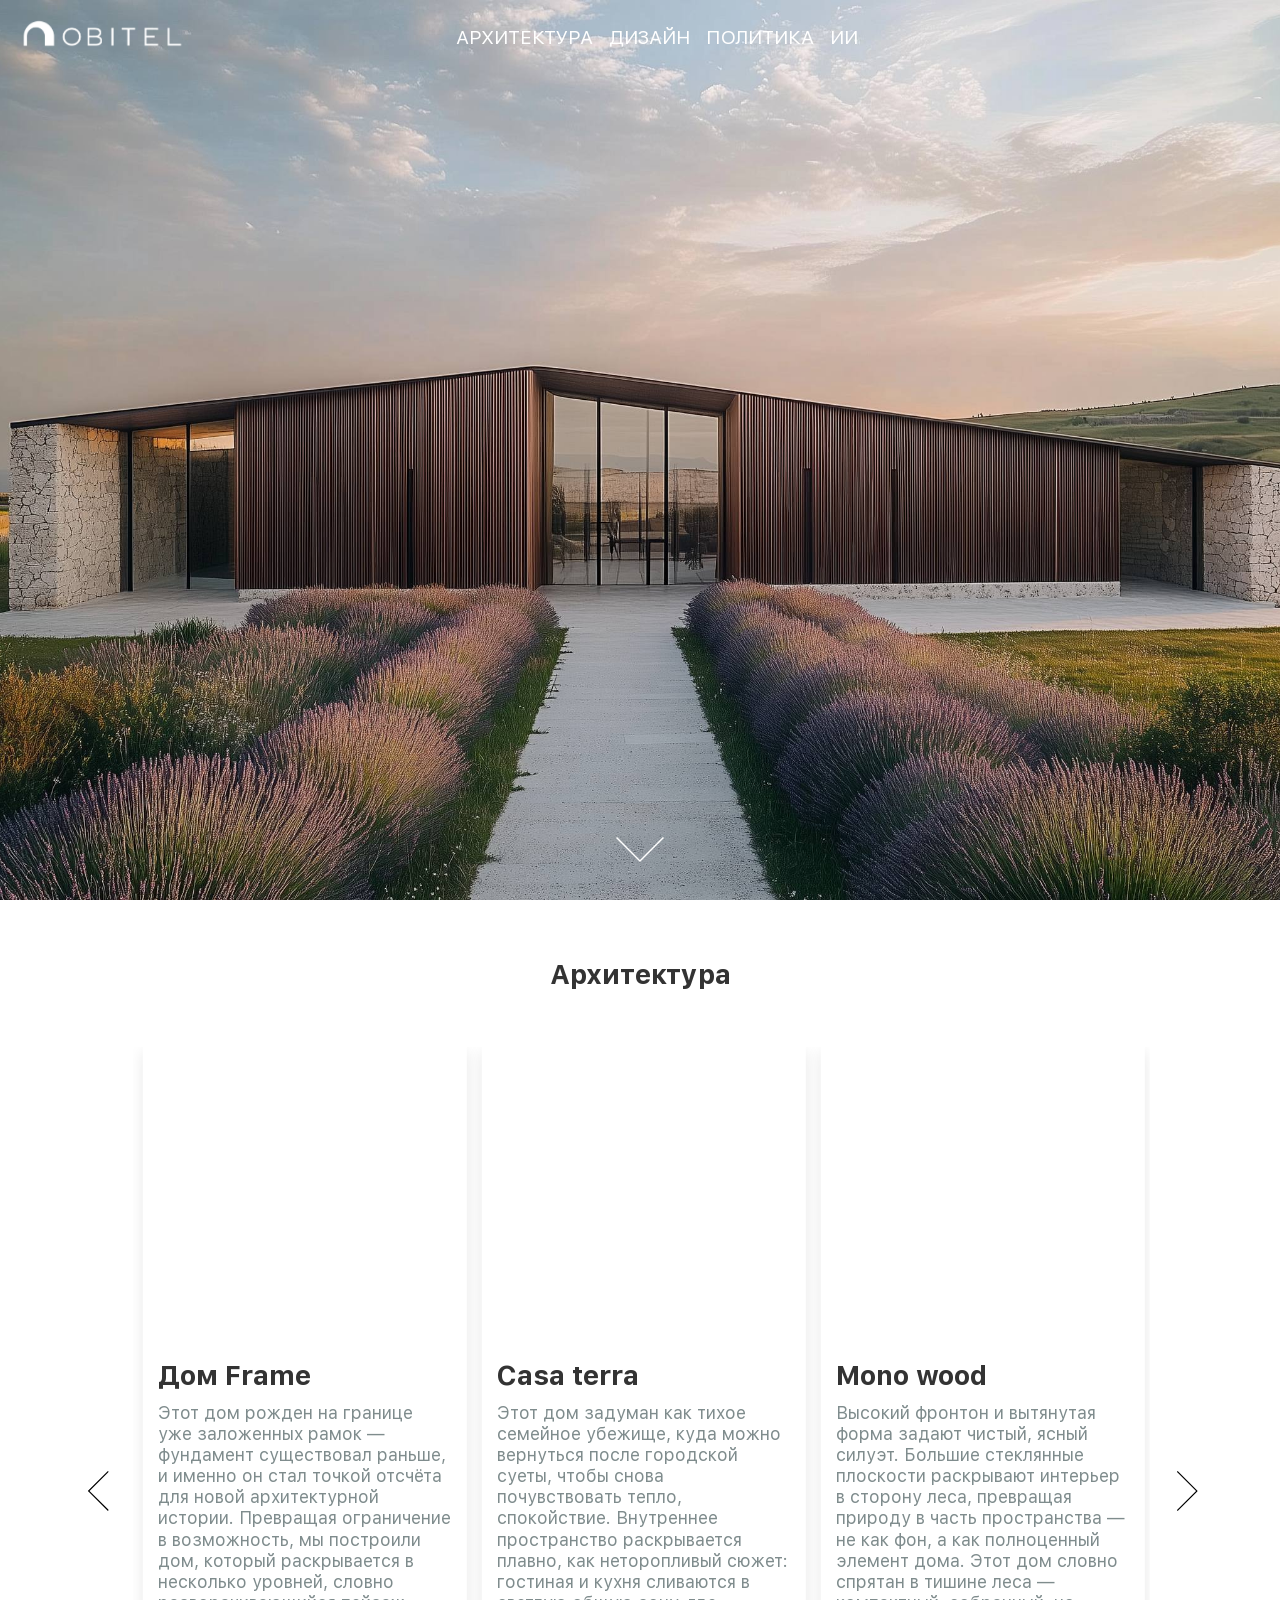
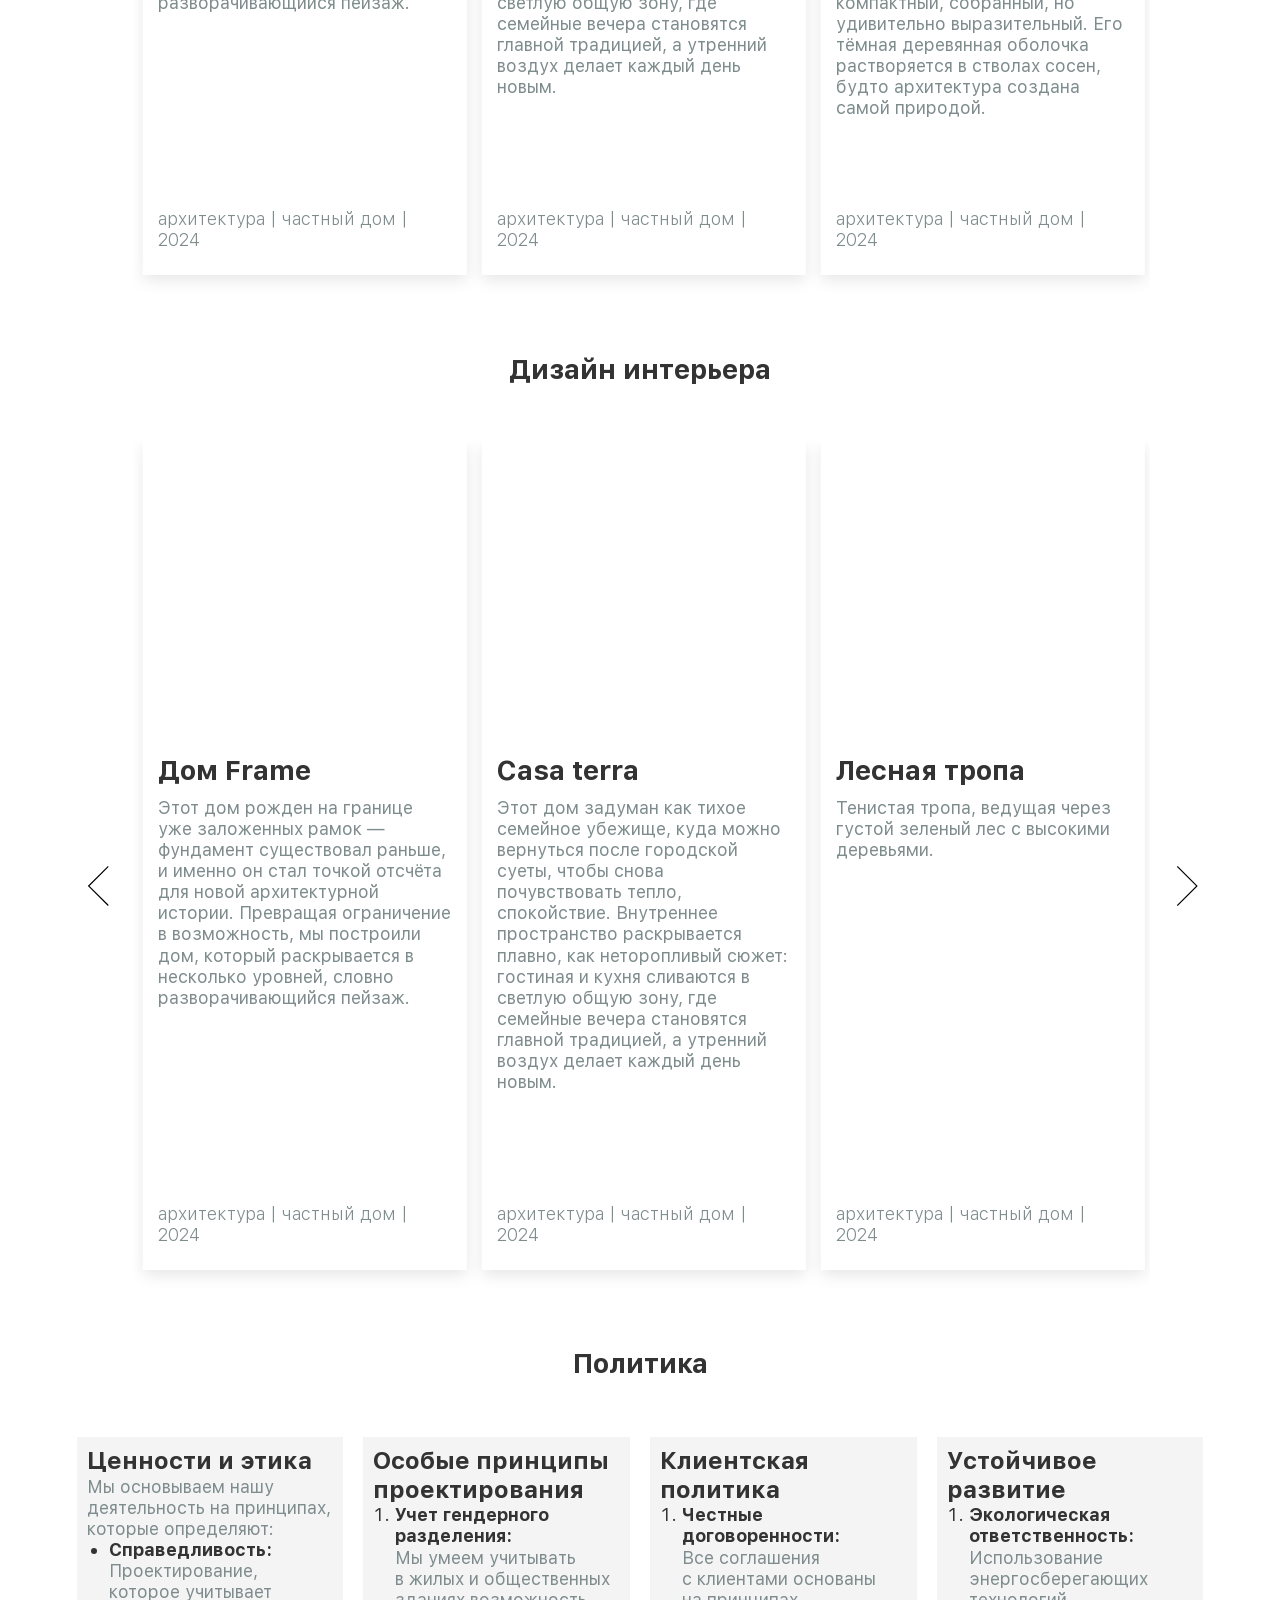
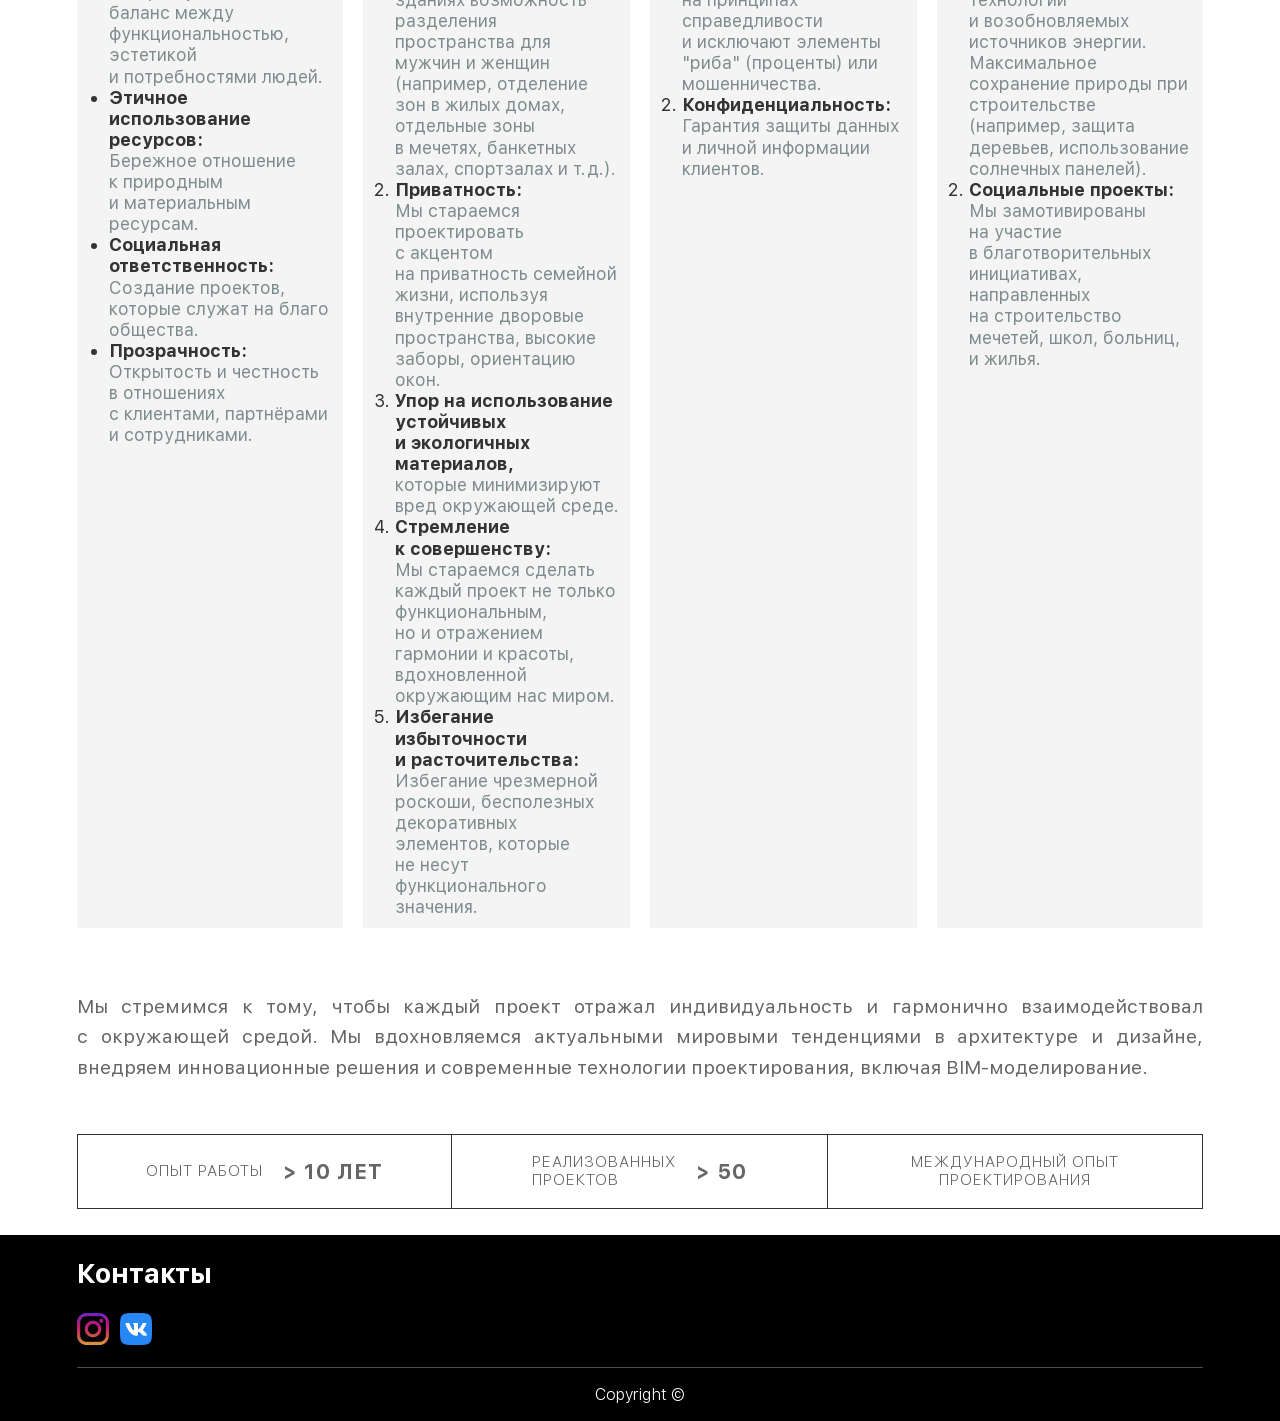
==== commit dbe11e11: "add modal" ====
--- a/index.html
+++ b/index.html
@@ -84,6 +84,7 @@
             </div>
         </section>
 
+
         <section class="policy" id="policy">
             <h1 class="policy-title">Политика</h1>
             <div class="grid-container">
@@ -194,6 +195,15 @@
             </div>
         </section>
     </section>
+    <!-- Модальное окно -->
+    <div class="modal-overlay" id="modalOverlay">
+        <div class="modal" id="modal">
+            <button class="modal-close" id="modalClose">&times;</button>
+            <div class="modal-content" id="modalContent">
+                <!-- Контент будет заполняться через JavaScript -->
+            </div>
+        </div>
+    </div>
     <script src="home.js"></script>
     <script src="carousel.js"></script>
 </body>
--- a/index.css
+++ b/index.css
@@ -3,6 +3,7 @@
 @import "menu.css";
 @import "architecture.css";
 @import "policy.css";
+@import "modal.css";
 
 @font-face {
     font-family: "SFPro";
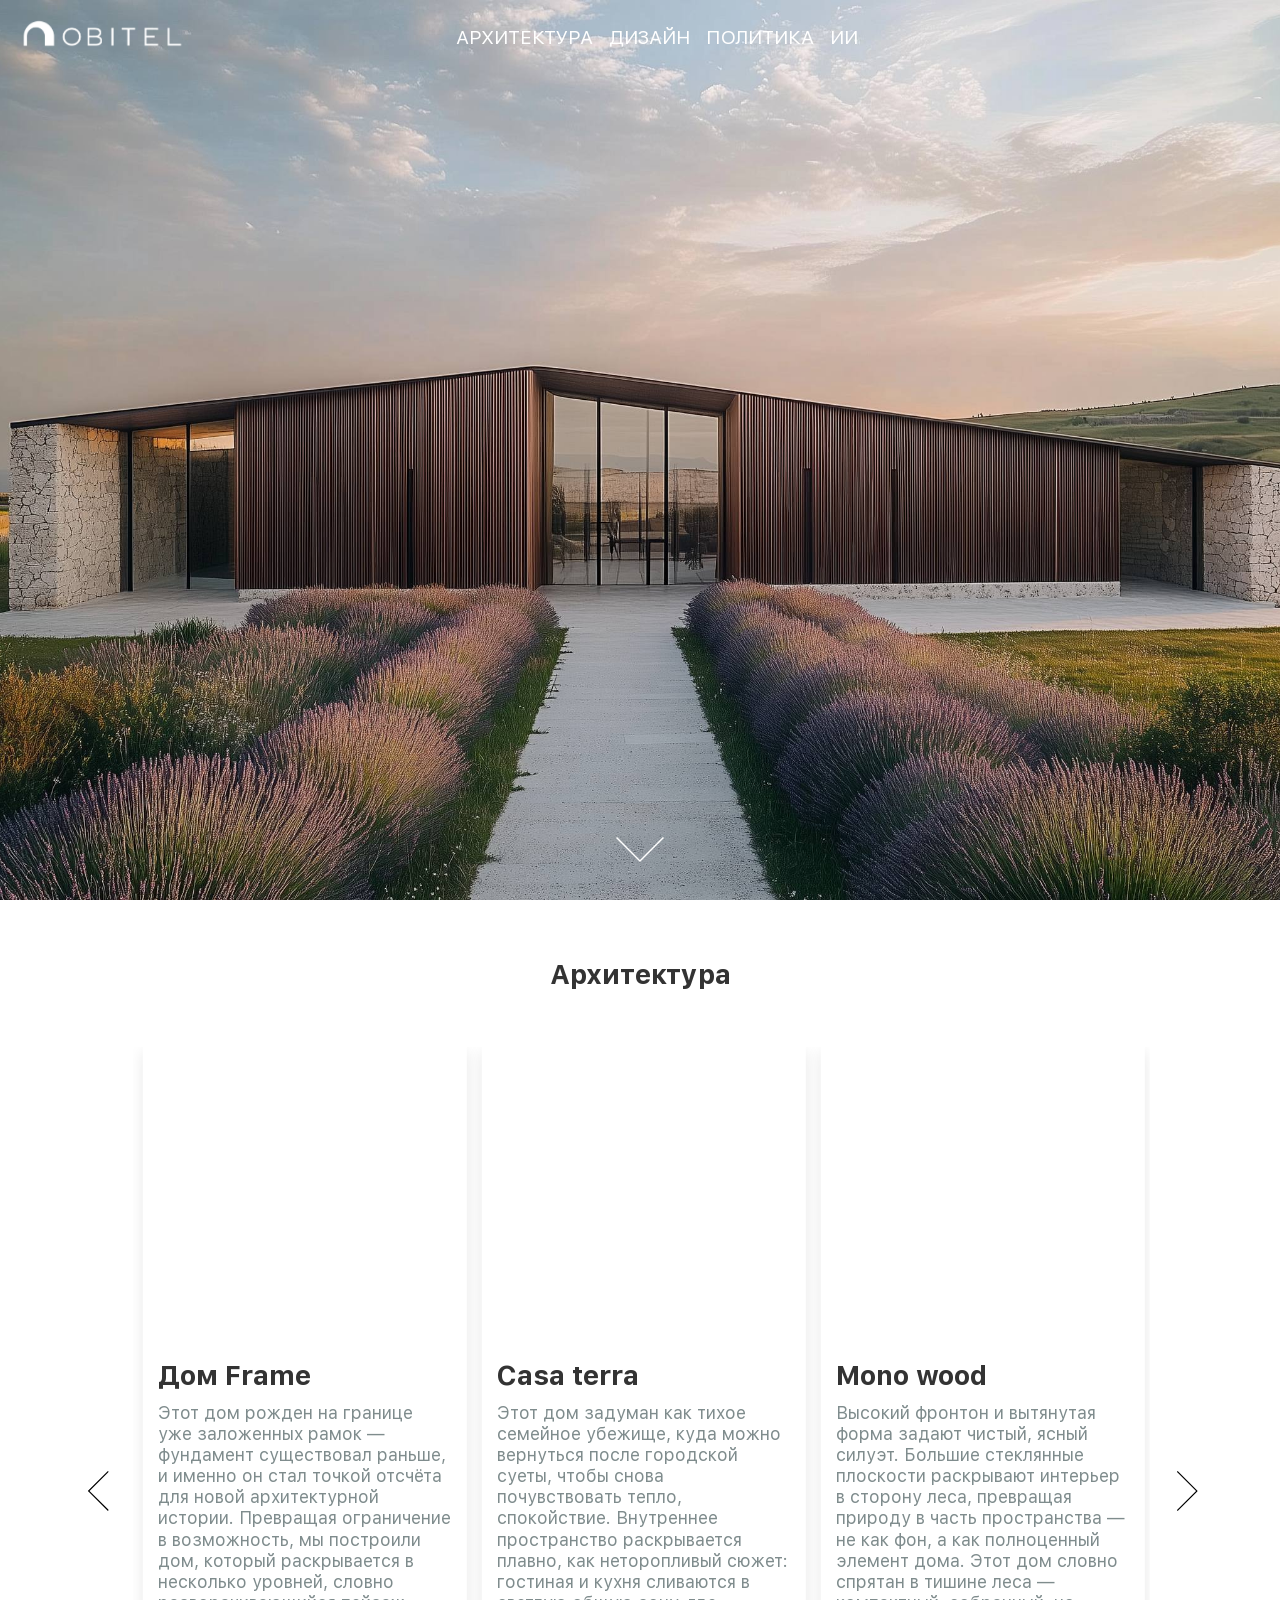
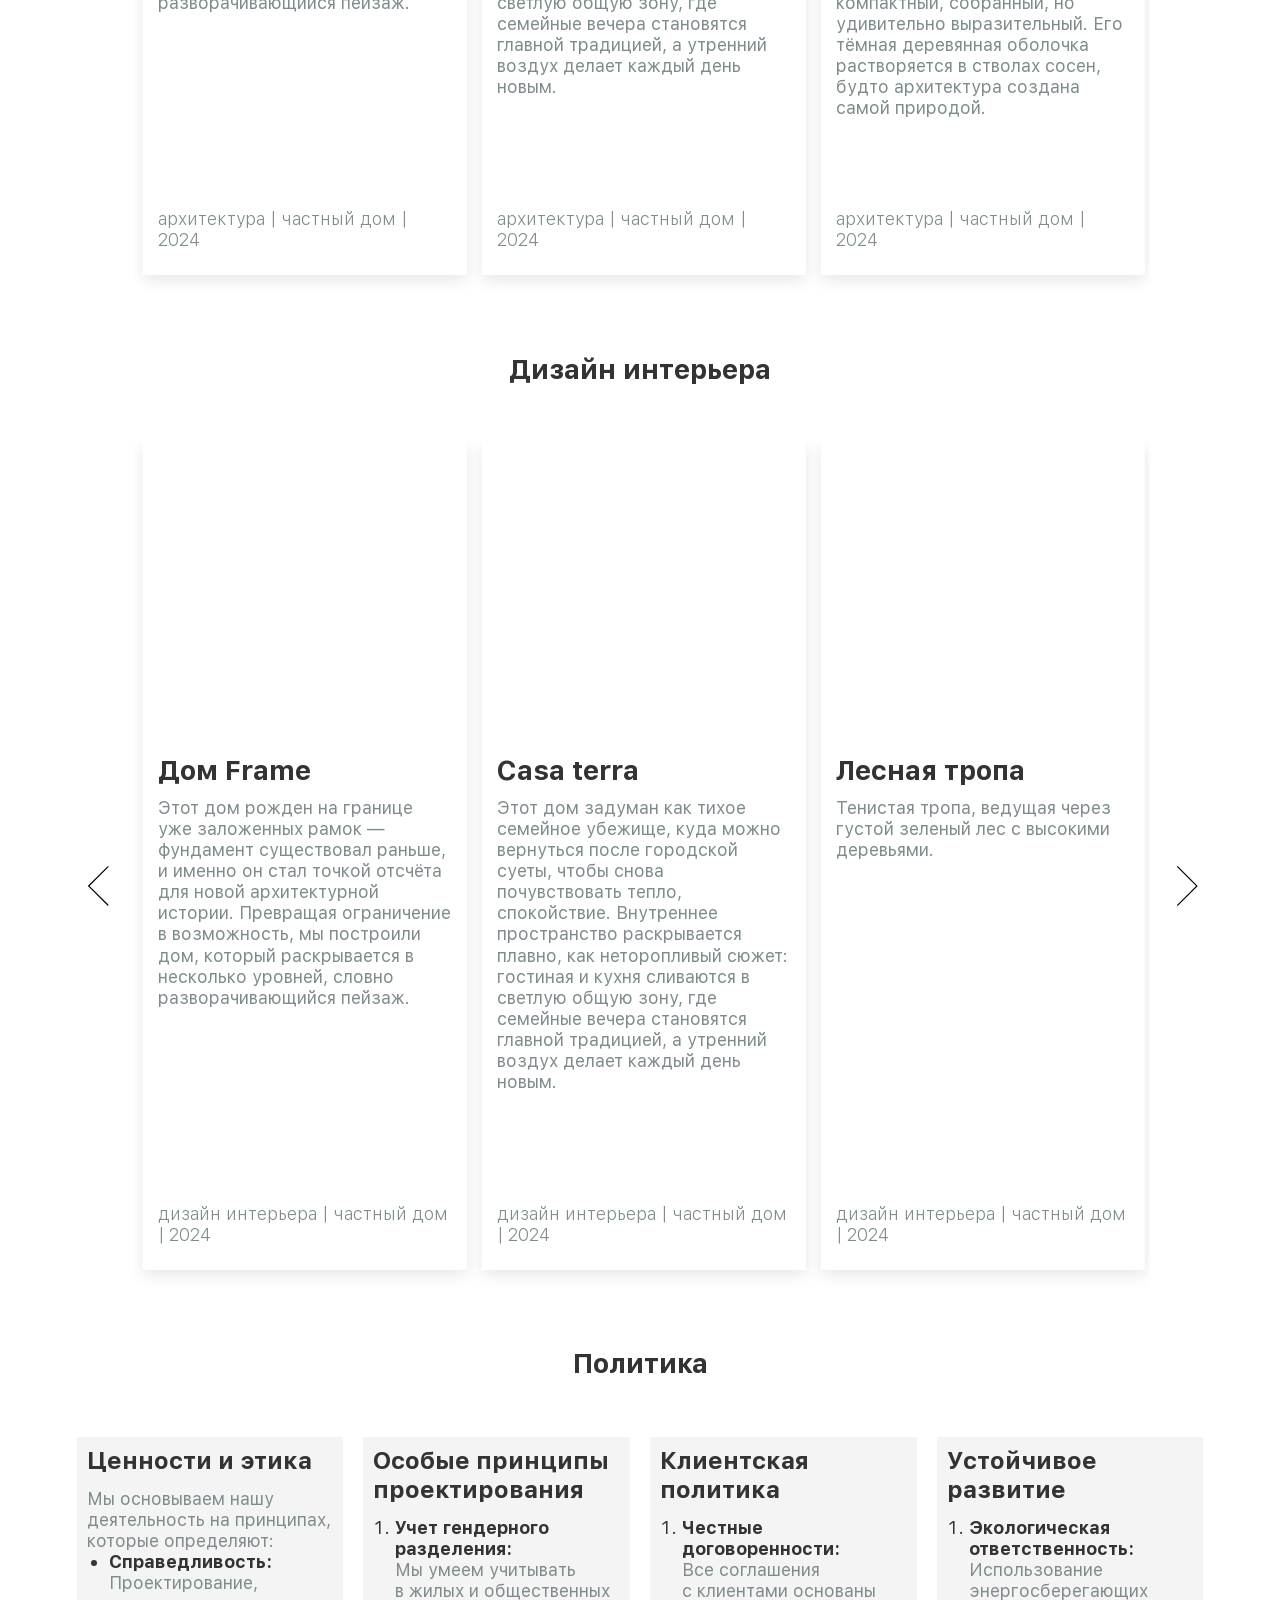
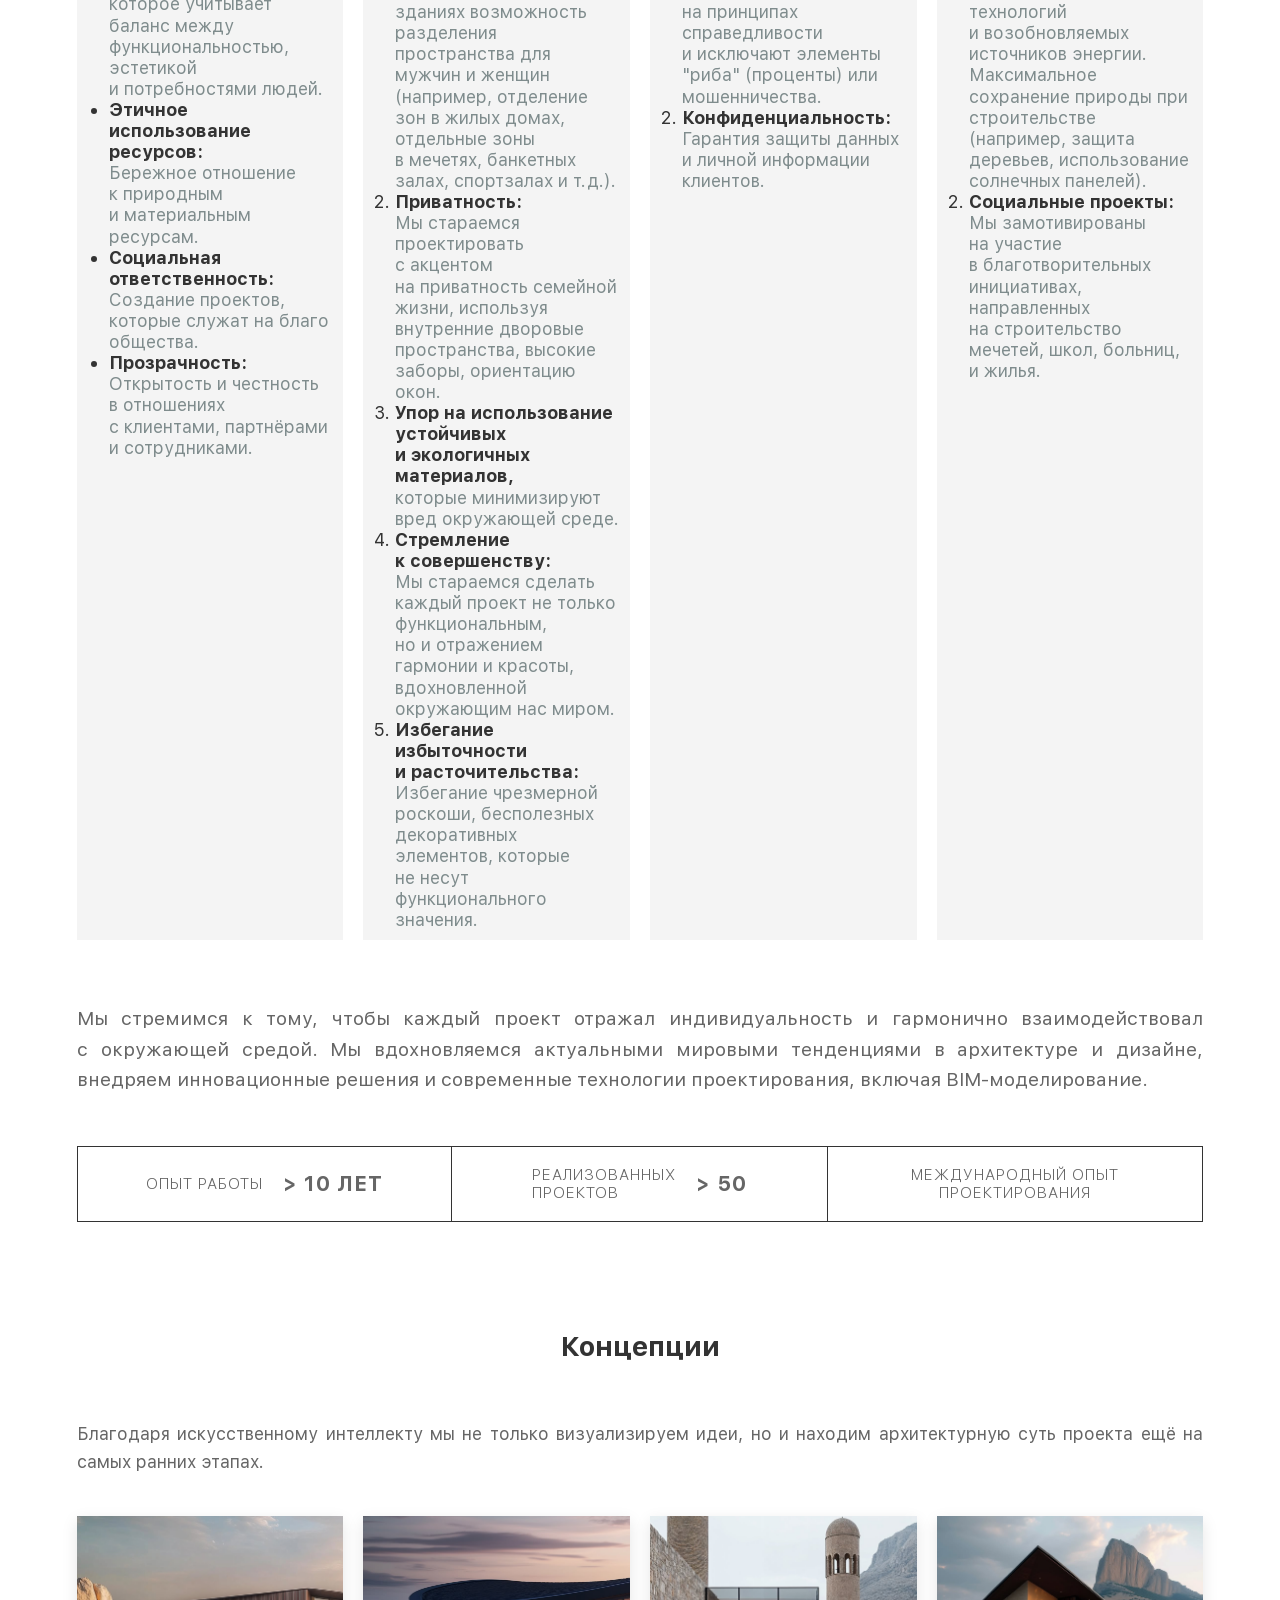
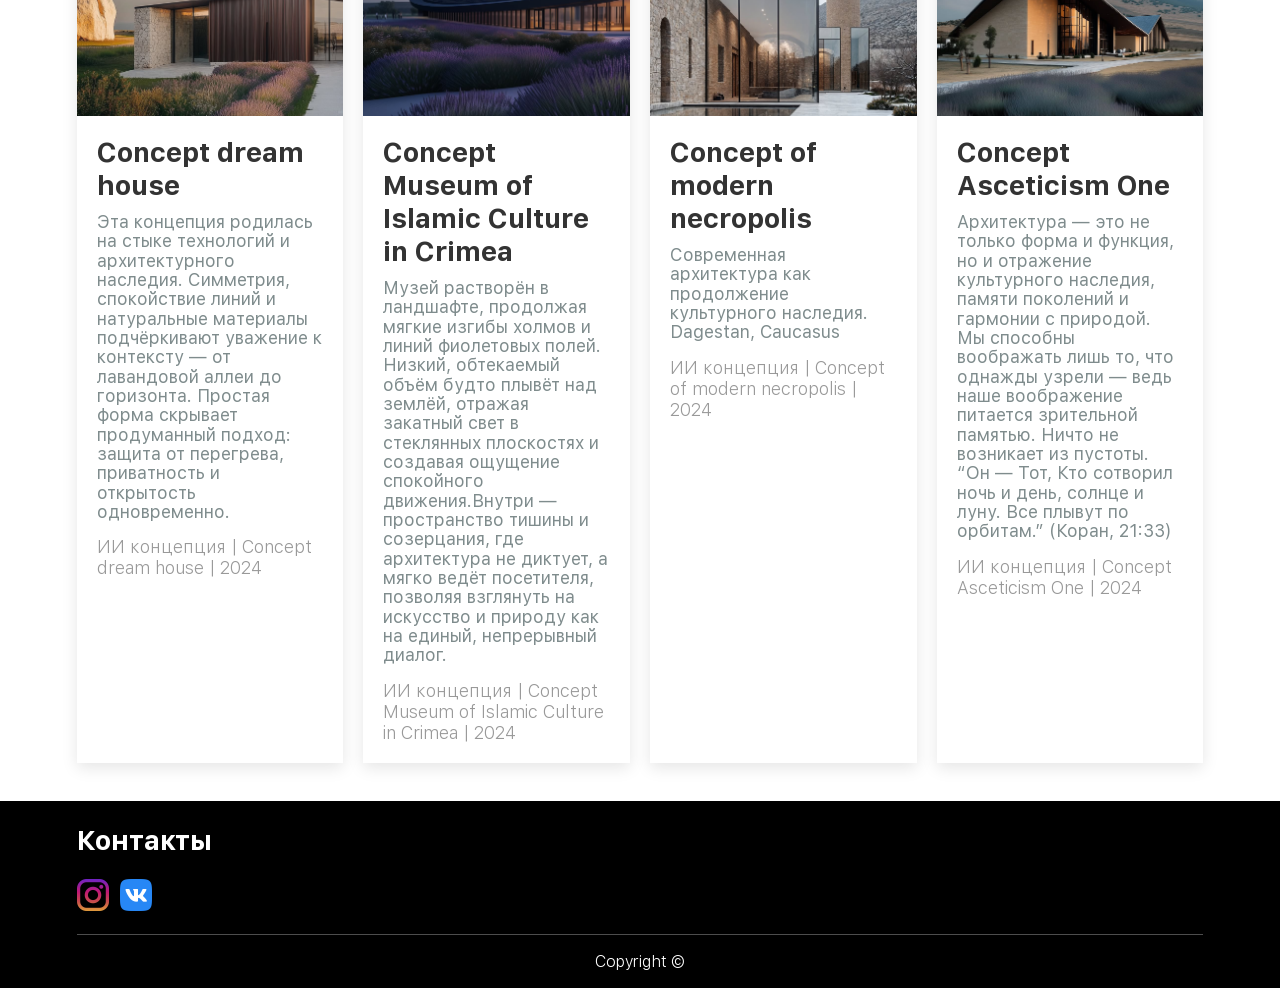
==== commit 7ef5be75: "add II" ====
--- a/index.html
+++ b/index.html
@@ -192,6 +192,15 @@
                 <div class="stat-item-3">
                     <div class="stat-text">Международный опыт проектирования</div>
                 </div>
+            </div>
+        </section>
+        <section class="II" id="II-section">
+            <h1 class="II-title">Концепции</h1>
+            <div class="II-description">
+                Благодаря искусственному интеллекту мы не только визуализируем идеи, но и находим архитектурную суть проекта ещё на самых ранних этапах.              
+            </div>
+            <div class="cards">
+                <!-- Карточки будут добавляться через JavaScript -->
             </div>
         </section>
     </section>
--- a/index.css
+++ b/index.css
@@ -4,6 +4,7 @@
 @import "architecture.css";
 @import "policy.css";
 @import "modal.css";
+@import "II.css";
 
 @font-face {
     font-family: "SFPro";
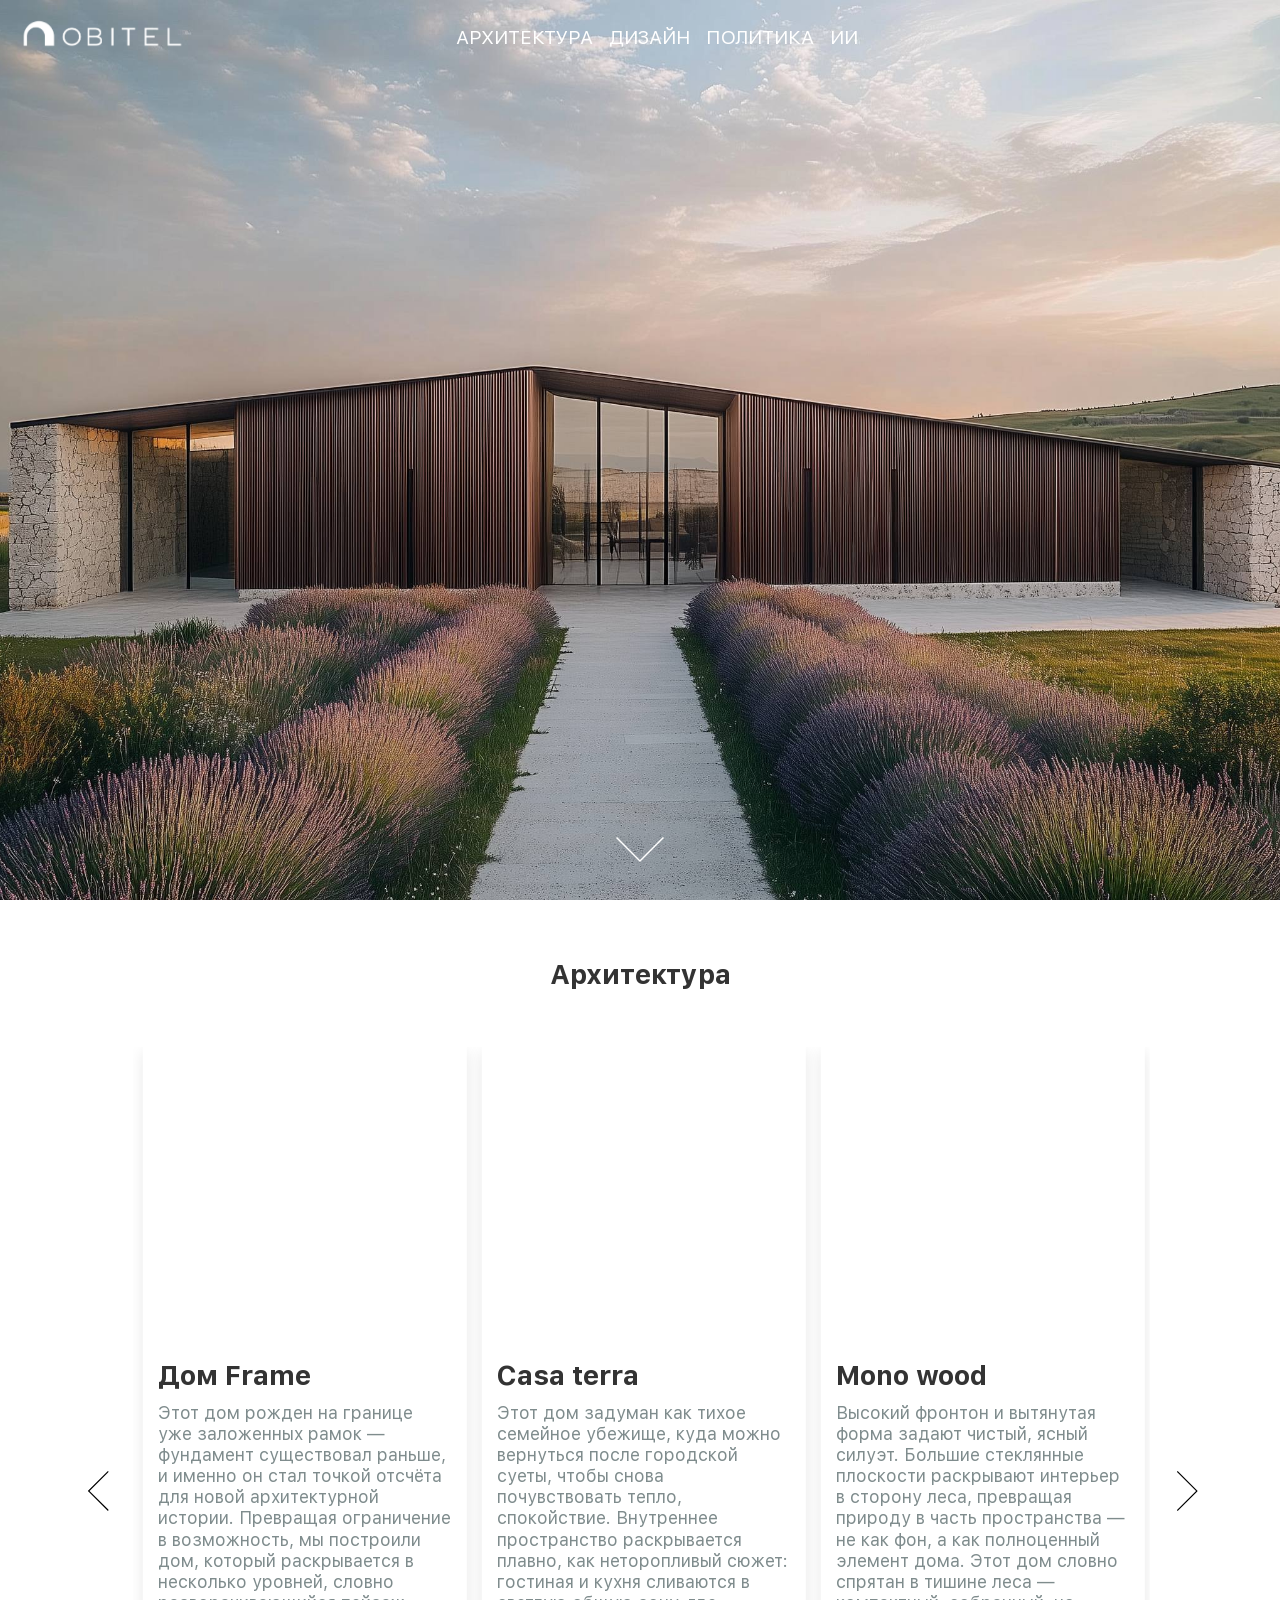
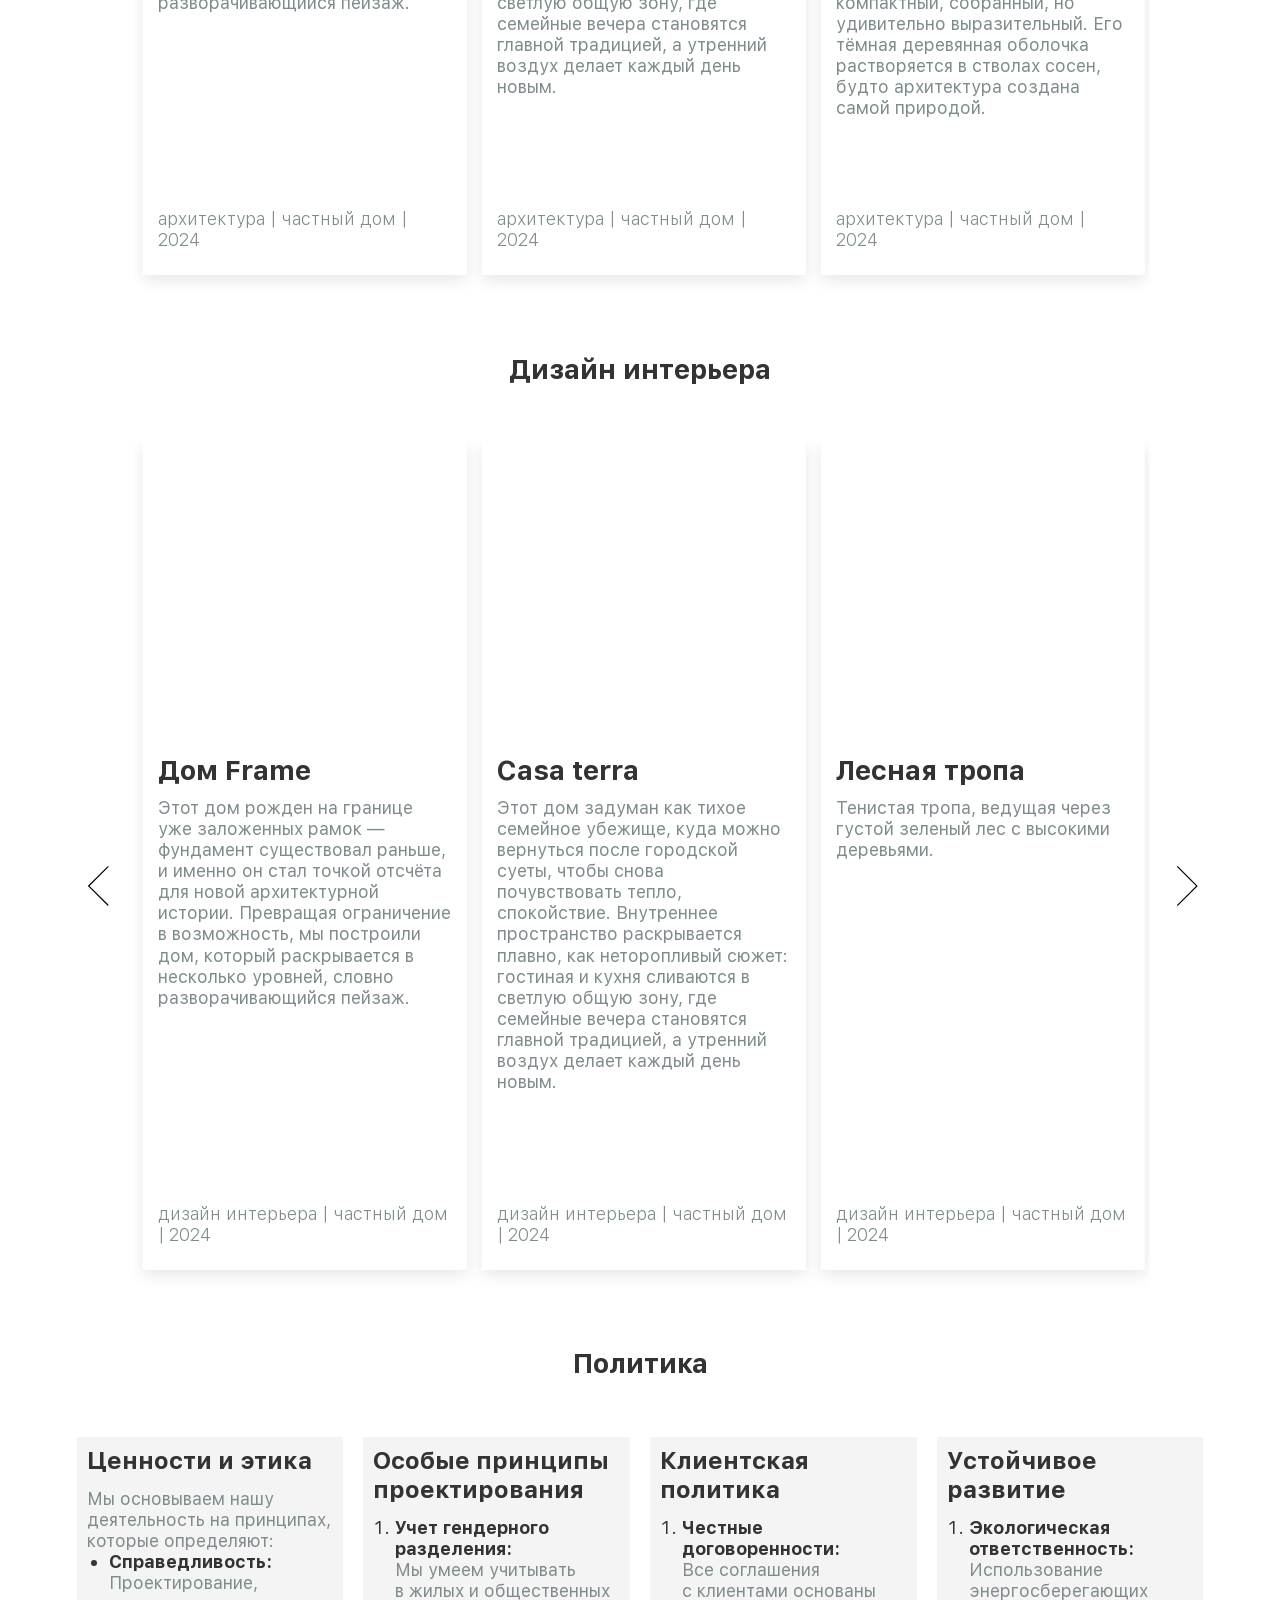
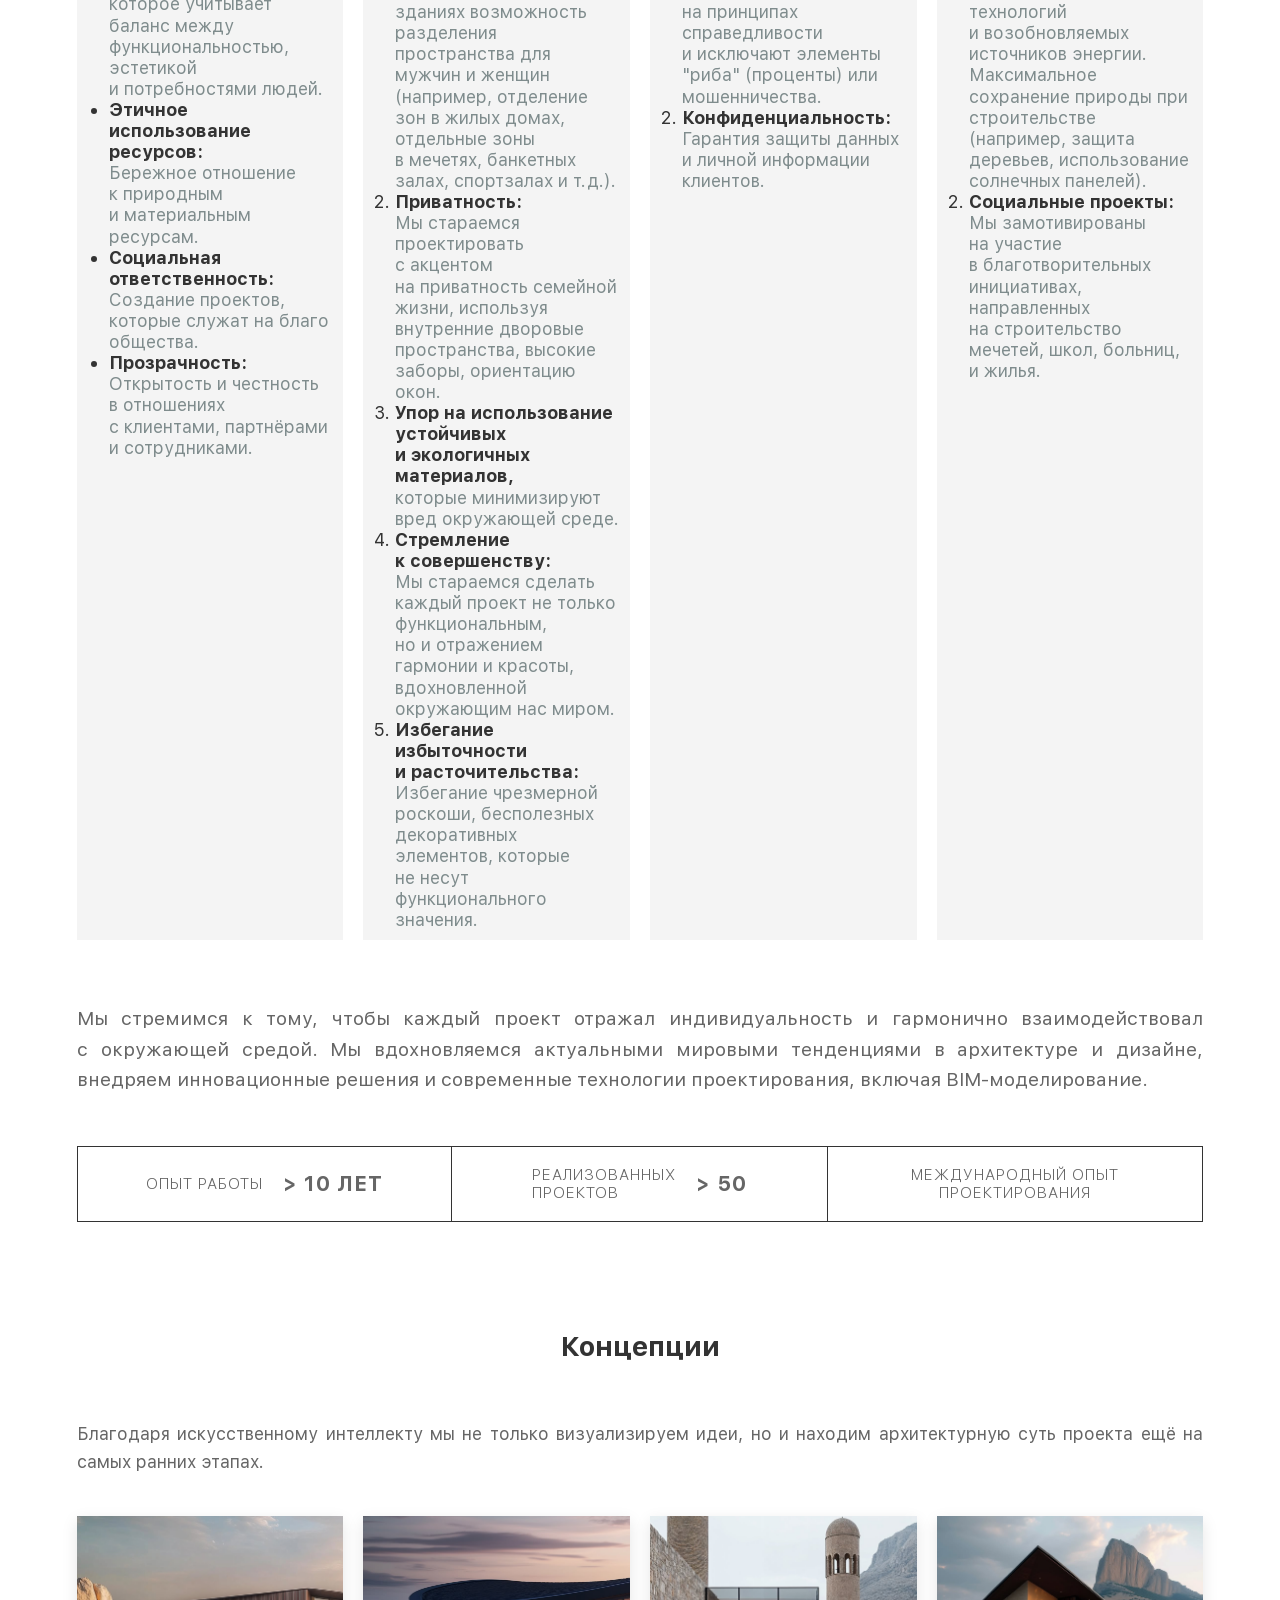
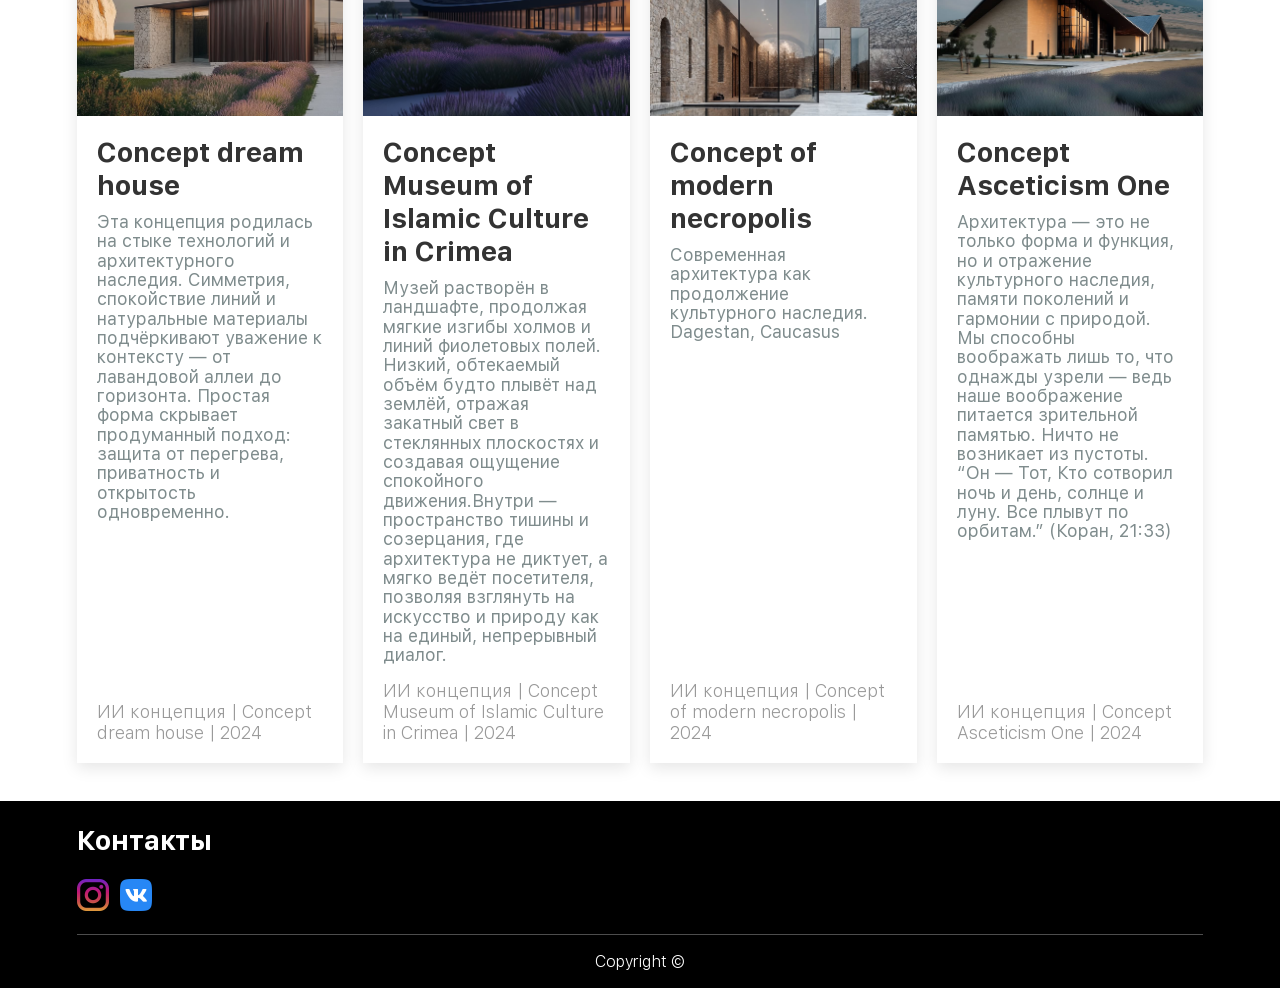
==== commit 39248080: "update" ====
--- a/index.html
+++ b/index.html
@@ -25,7 +25,7 @@
                     <li><a href="" id="architecture-pc">АРХИТЕКТУРА</a></li>
                     <li><a href="" id="design-pc">ДИЗАЙН</a></li>
                     <li><a href="" id="menu-policy-pc">ПОЛИТИКА</a></li>
-                    <li>ИИ</li>
+                    <li><a href="" id="menu-ii-pc">ИИ</a></li>
                 </ul>
             </div>
         </div>
@@ -52,7 +52,7 @@
             <li><a href="" id="architecture">Архитектура</a></li>
             <li><a href="" id="design">Дизайн</a></li>
             <li><a href="" id="menu-policy">Политика</a></li>
-            <li>ИИ</li>
+            <li><a href="" id="menu-ii">ИИ</a></li>
             <li><a href="" id="menu-contacts">Контакты</a></li>
         </ul>
     </section>
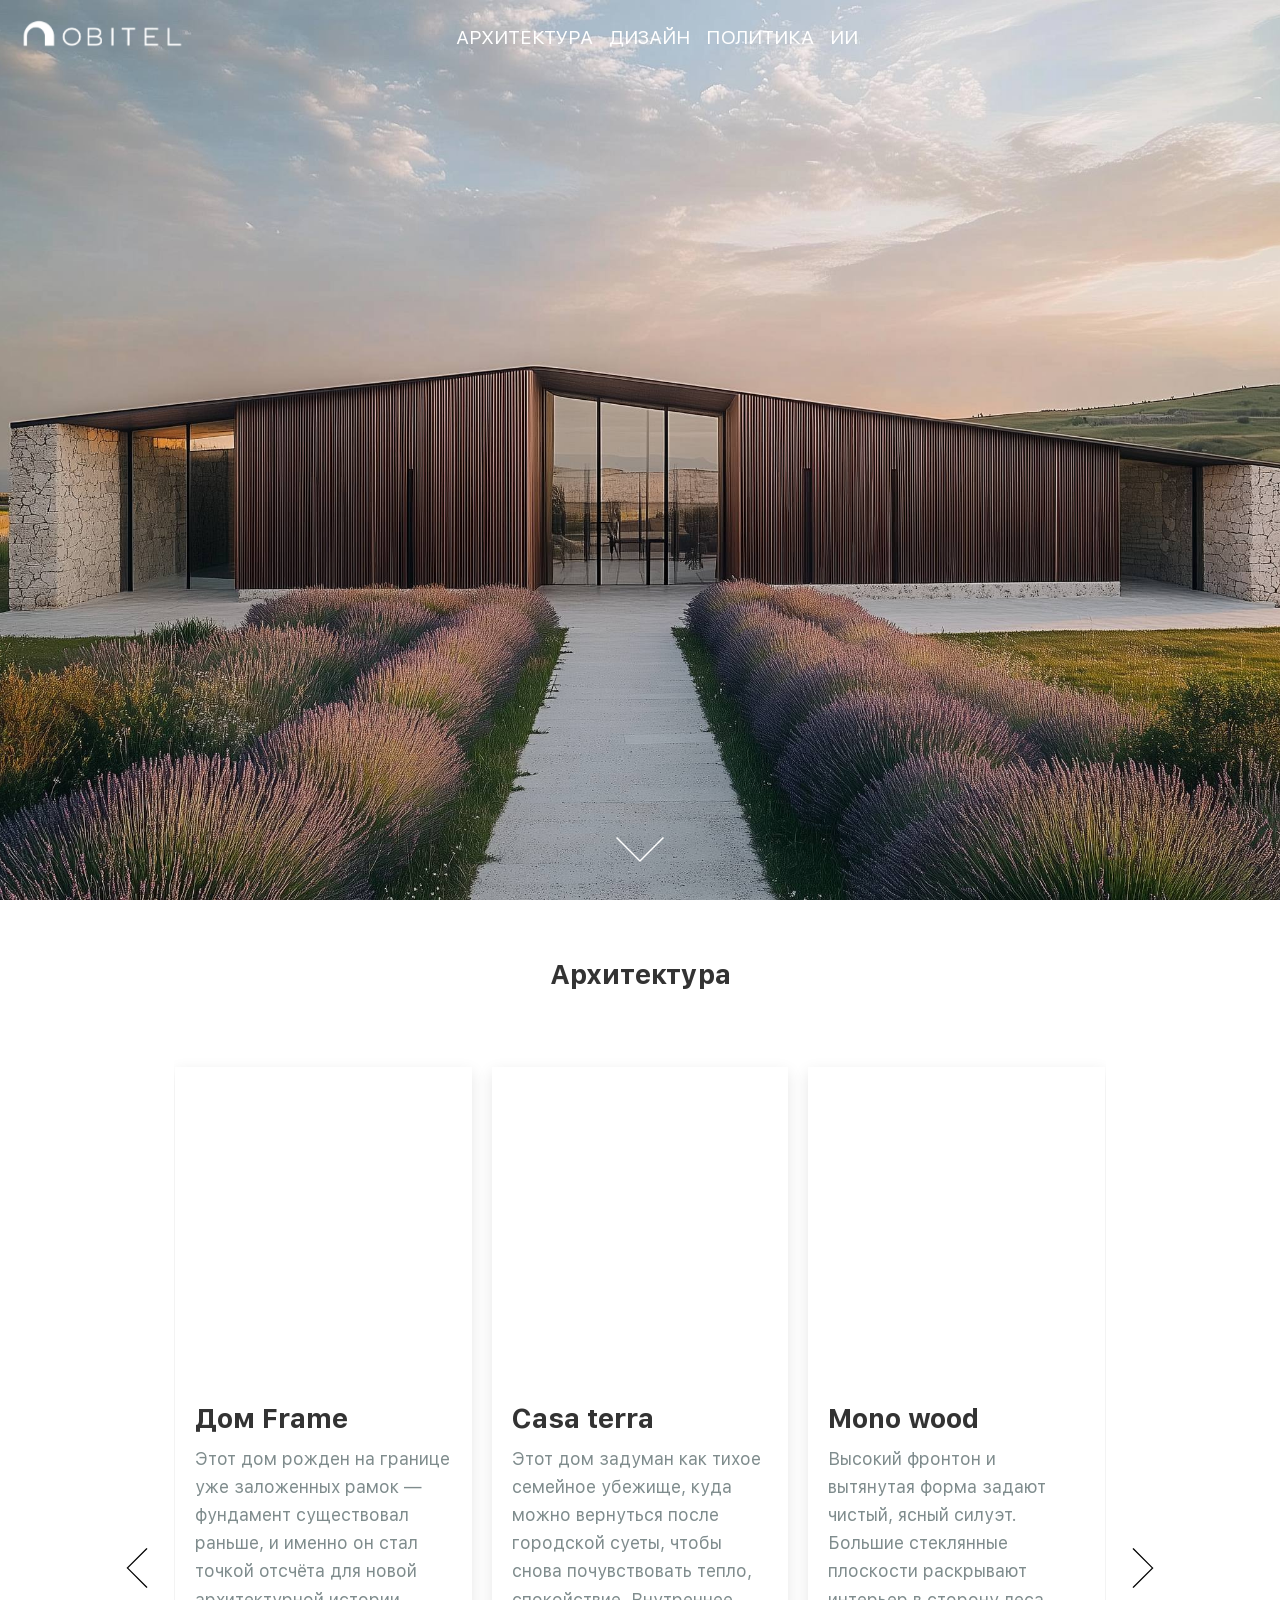
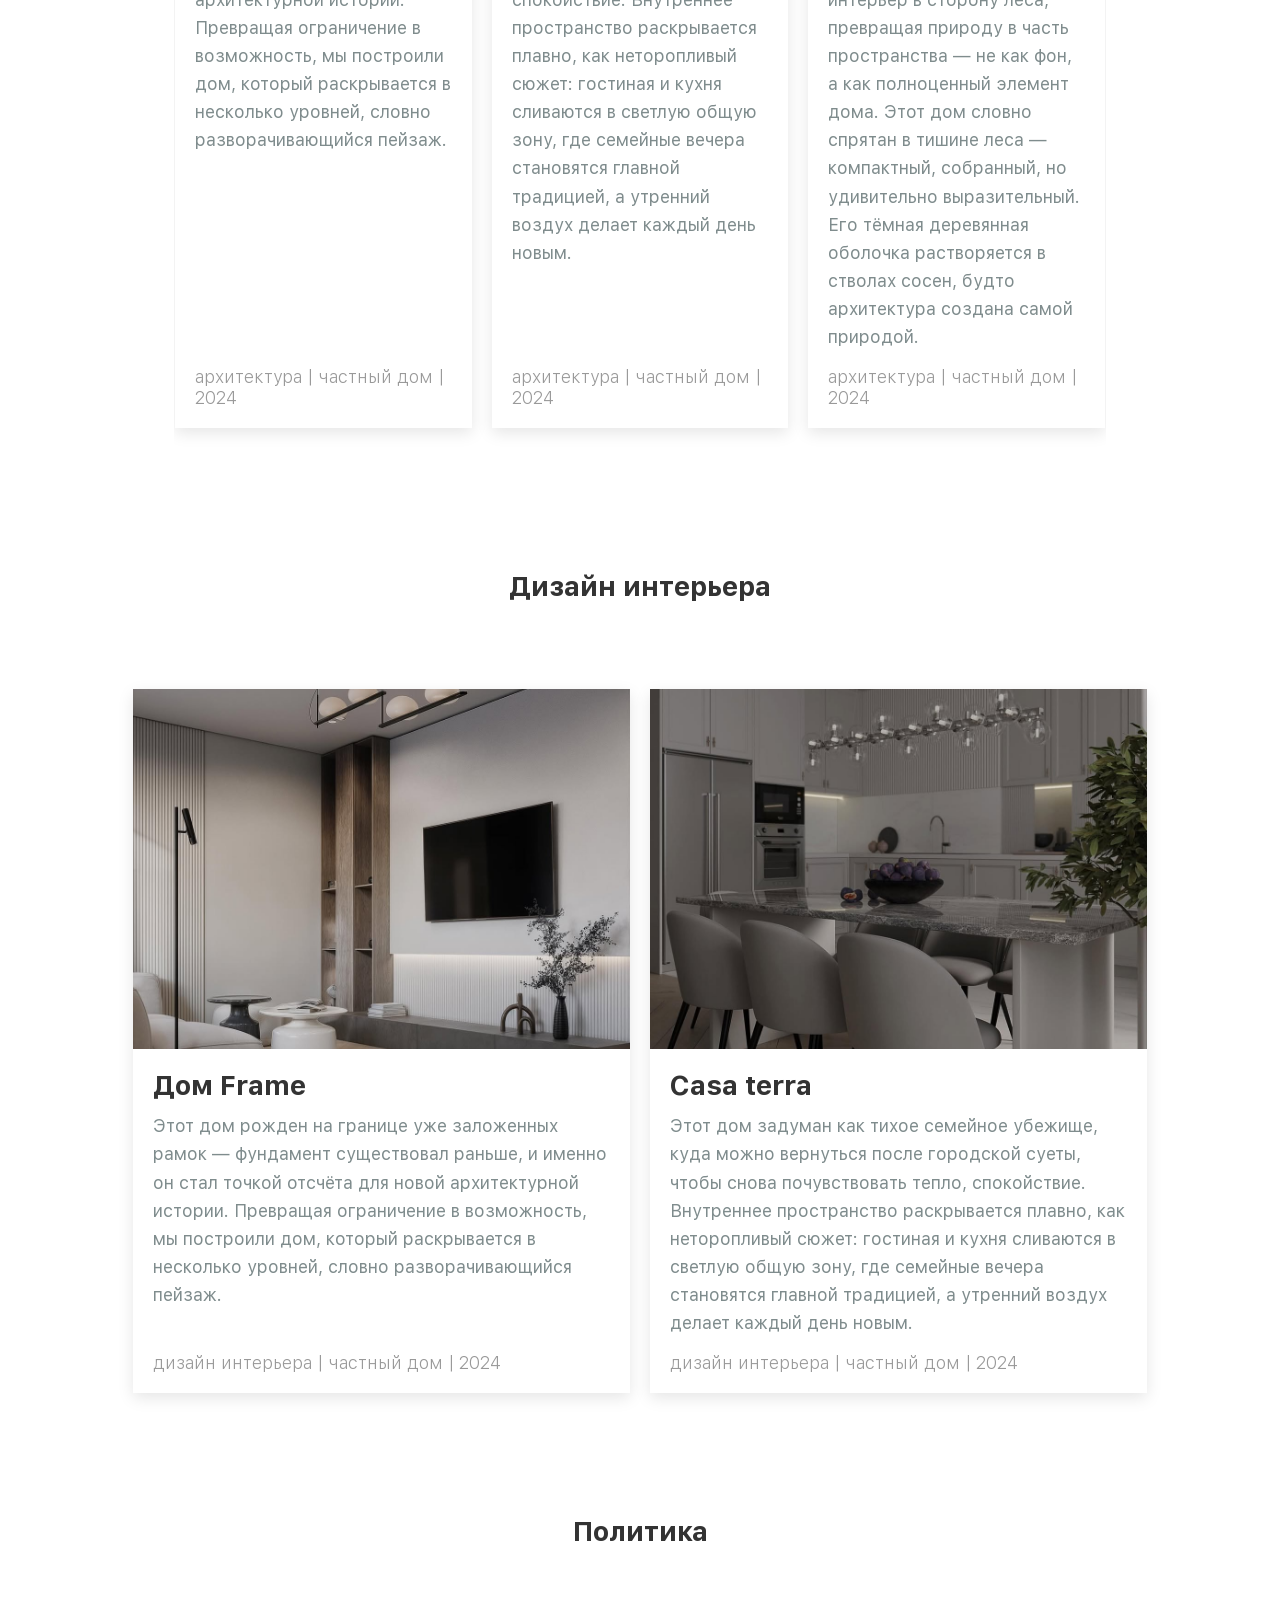
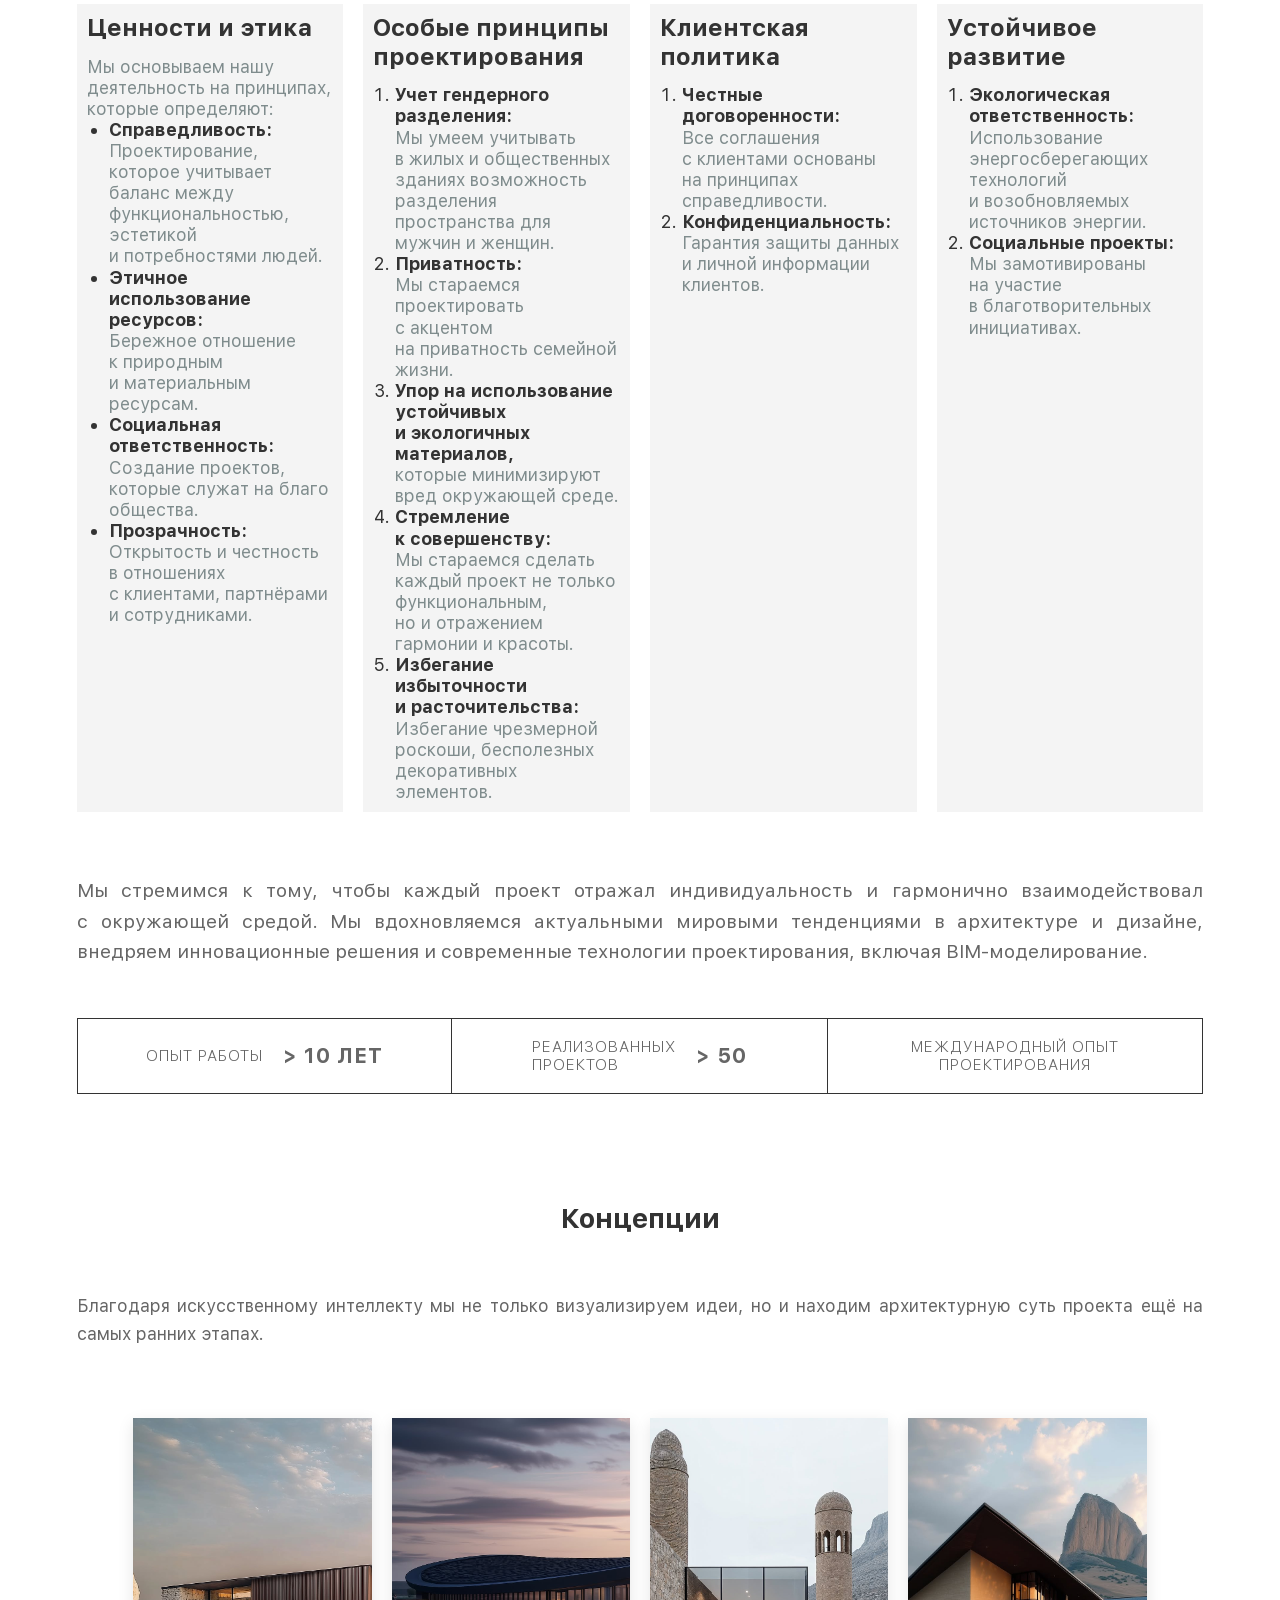
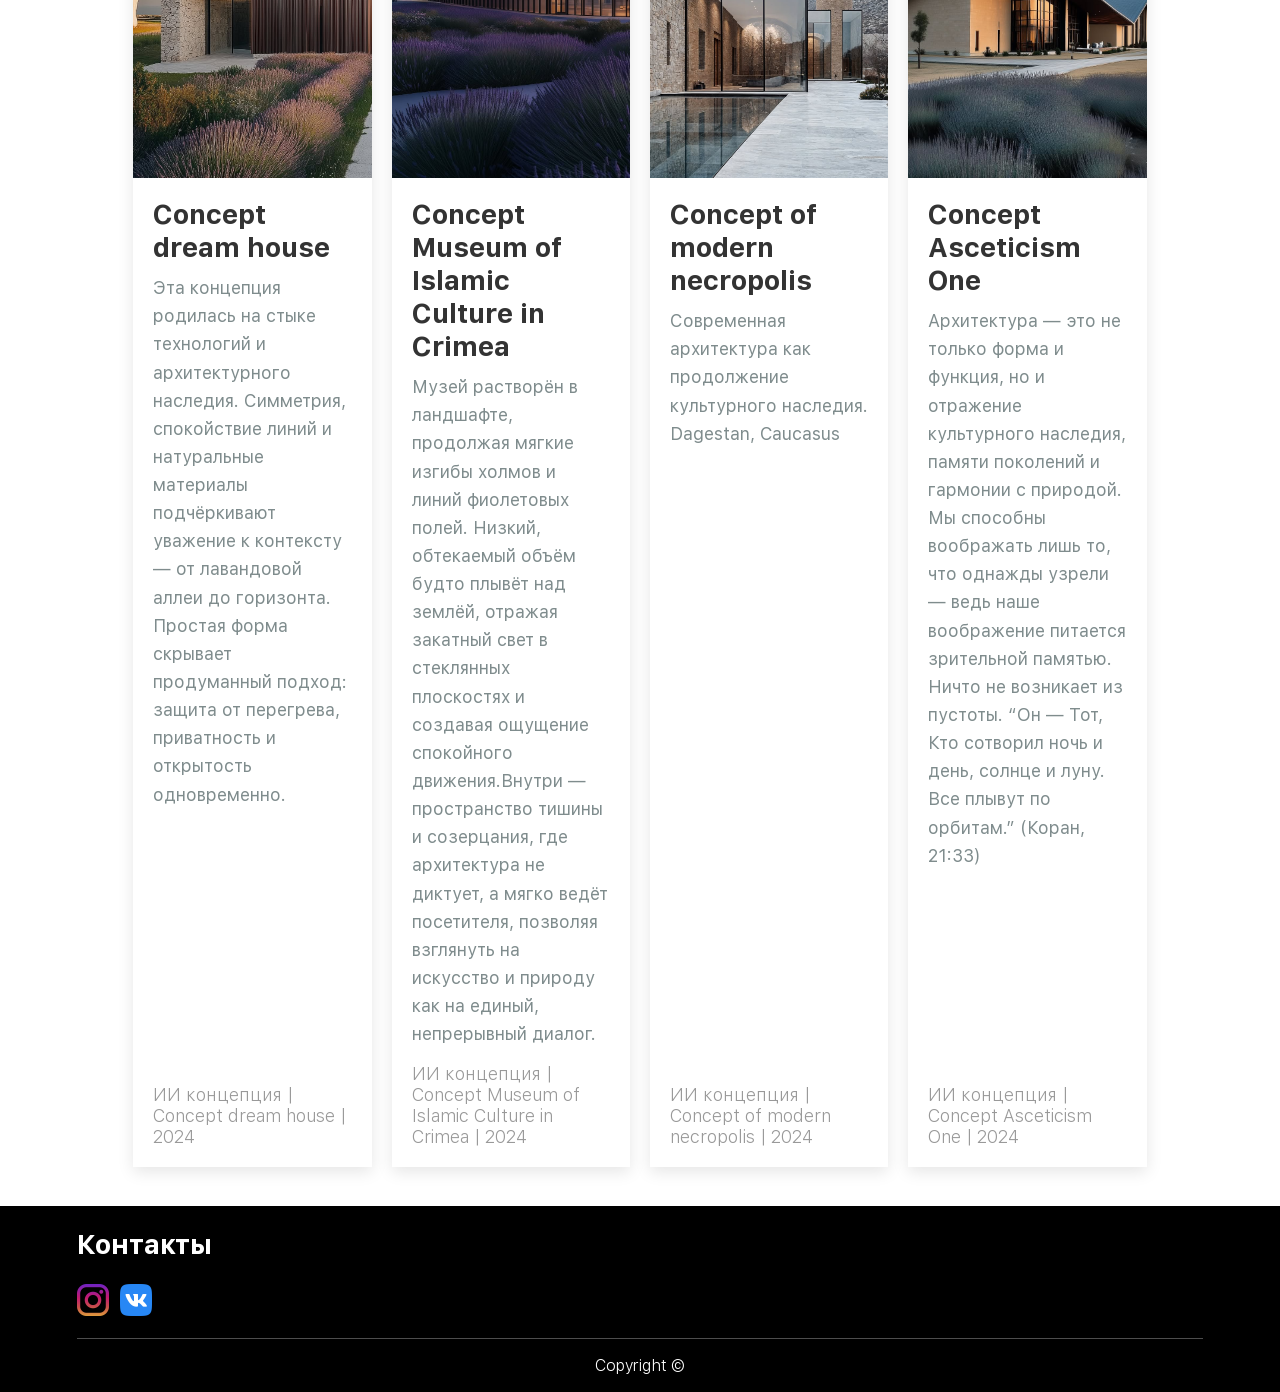
==== commit 0bfb4fe4: "update carousel logic" ====
--- a/index.html
+++ b/index.html
@@ -29,11 +29,7 @@
                 </ul>
             </div>
         </div>
-        <!-- <video class="video-background" autoplay muted loop playsinline>
-            <source src=assets/IMG_2278.MP4 type="video/mp4">
-            Ваш браузер не поддерживает видео.
-        </video>
-        <div class="overlay"></div> -->
+        
         <div class="content">
             <a href="" class="btn">
                 <img src="assets/arrow.svg" alt="Scroll down" class="arrow" id="arrowDown">
@@ -42,7 +38,7 @@
     </section>
 
     <a href="" class="btn">
-        <img class="arrow-back" src=assets/arrow-black.svg>
+        <img class="arrow-back" src="assets/arrow-black.svg" alt="Back to top">
     </a>
 
     <section class="menu">
@@ -60,111 +56,114 @@
     <section class="main-content" id="main">
         <section class="architecture">
             <h1 class="archit-title">Архитектура</h1>
-            <div class="carousel-container">
+            <div class="cards-container">
                 <div class="carousel">
                     <!-- Карточки будут добавляться через JavaScript -->
                 </div>
-                
-                <button class="nav-btn prev"><img class="arrow-left" src=assets/arrow-black.svg></button>
-                <button class="nav-btn next"><img class="arrow-right" src=assets/arrow-black.svg></button>
-                
+                <button class="carousel-nav-btn carousel-prev">
+                    <img class="arrow-left" src="assets/arrow-black.svg" alt="Previous">
+                </button>
+                <button class="carousel-nav-btn carousel-next">
+                    <img class="arrow-right" src="assets/arrow-black.svg" alt="Next">
+                </button>
             </div>
         </section>
 
         <section class="design" id="design-section">
             <h1 class="design-title">Дизайн интерьера</h1>
-            <div class="carousel-container">
+            <div class="cards-container">
                 <div class="carousel">
                     <!-- Карточки будут добавляться через JavaScript -->
                 </div>
-                
-                <button class="nav-btn prev"><img class="arrow-left" src=assets/arrow-black.svg></button>
-                <button class="nav-btn next"><img class="arrow-right" src=assets/arrow-black.svg></button>
-                
-            </div>
-        </section>
-
+                <button class="carousel-nav-btn carousel-prev">
+                    <img class="arrow-left" src="assets/arrow-black.svg" alt="Previous">
+                </button>
+                <button class="carousel-nav-btn carousel-next">
+                    <img class="arrow-right" src="assets/arrow-black.svg" alt="Next">
+                </button>
+            </div>
+        </section>
 
         <section class="policy" id="policy">
             <h1 class="policy-title">Политика</h1>
             <div class="grid-container">
-            <div>
-                <h2>Ценности и&nbsp;этика</h2>
-                Мы&nbsp;основываем нашу деятельность на&nbsp;принципах, которые определяют:<br>
-                <ul>
-                    <li>
-                        <strong>Справедливость:</strong><br>
-                        Проектирование, которое учитывает баланс между функциональностью, эстетикой и&nbsp;потребностями людей.
-                    </li>
-                    <li>
-                        <strong>Этичное использование ресурсов:</strong><br>
-                        Бережное отношение к&nbsp;природным и&nbsp;материальным ресурсам.
-                    </li>
-                    <li>
-                        <strong>Социальная ответственность:</strong><br>
-                        Создание проектов, которые служат на&nbsp;благо общества.
-                    </li>
-                    <li>
-                        <strong>Прозрачность:</strong><br>
-                        Открытость и&nbsp;честность в&nbsp;отношениях с&nbsp;клиентами, партнёрами и&nbsp;сотрудниками.
-                    </li>
-                </ul>
-            </div>
-
-            <div>
-                <h2>Особые принципы проектирования</h2>
-                <ol>
-                    <li>
-                        <strong>Учет гендерного разделения:</strong><br>
-                        Мы&nbsp;умеем учитывать в&nbsp;жилых и&nbsp;общественных зданиях возможность разделения пространства для мужчин и&nbsp;женщин (например, отделение зон в&nbsp;жилых домах, отдельные зоны в&nbsp;мечетях, банкетных залах, спортзалах и&nbsp;т.д.).
-                    </li>
-                    <li>
-                        <strong>Приватность:</strong><br>
-                        Мы&nbsp;стараемся проектировать с&nbsp;акцентом на&nbsp;приватность семейной жизни, используя внутренние дворовые пространства, высокие заборы, ориентацию окон.
-                    </li>
-                    <li>
-                        <strong>Упор на&nbsp;использование устойчивых и&nbsp;экологичных материалов,</strong><br>
-                        которые минимизируют вред окружающей среде.
-                    </li>
-                    <li>
-                        <strong>Стремление к&nbsp;совершенству:</strong><br>
-                        Мы&nbsp;стараемся сделать каждый проект не&nbsp;только функциональным, но&nbsp;и&nbsp;отражением гармонии и&nbsp;красоты, вдохновленной окружающим нас миром.
-                    </li>
-                    <li>
-                        <strong>Избегание избыточности и&nbsp;расточительства:</strong><br>
-                        Избегание чрезмерной роскоши, бесполезных декоративных элементов, которые не&nbsp;несут функционального значения.
-                    </li>
-                </ol>
-            </div>
-
-            <div>
-                <h2>Клиентская политика</h2>
-                <ol>
-                    <li>
-                        <strong>Честные договоренности:</strong><br>
-                        Все соглашения с&nbsp;клиентами основаны на&nbsp;принципах справедливости и&nbsp;исключают элементы "риба" (проценты) или мошенничества.
-                    </li>
-                    <li>
-                        <strong>Конфиденциальность:</strong><br>
-                        Гарантия защиты данных и&nbsp;личной информации клиентов.
-                    </li>
-                </ol>
-            </div>
-
-            <div>
-                <h2>Устойчивое развитие</h2>
-                <ol>
-                    <li>
-                        <strong>Экологическая ответственность:</strong><br>
-                        Использование энергосберегающих технологий и&nbsp;возобновляемых источников энергии. Максимальное сохранение природы при строительстве (например, защита деревьев, использование солнечных панелей).
-                    </li>
-                    <li>
-                        <strong>Социальные проекты:</strong><br>
-                        Мы&nbsp;замотивированы на&nbsp;участие в&nbsp;благотворительных инициативах, направленных на&nbsp;строительство мечетей, школ, больниц, и&nbsp;жилья.
-                    </li>
-                </ol>
-            </div>
-        </div>
+                <div>
+                    <h2>Ценности и&nbsp;этика</h2>
+                    Мы&nbsp;основываем нашу деятельность на&nbsp;принципах, которые определяют:<br>
+                    <ul>
+                        <li>
+                            <strong>Справедливость:</strong><br>
+                            Проектирование, которое учитывает баланс между функциональностью, эстетикой и&nbsp;потребностями людей.
+                        </li>
+                        <li>
+                            <strong>Этичное использование ресурсов:</strong><br>
+                            Бережное отношение к&nbsp;природным и&nbsp;материальным ресурсам.
+                        </li>
+                        <li>
+                            <strong>Социальная ответственность:</strong><br>
+                            Создание проектов, которые служат на&nbsp;благо общества.
+                        </li>
+                        <li>
+                            <strong>Прозрачность:</strong><br>
+                            Открытость и&nbsp;честность в&nbsp;отношениях с&nbsp;клиентами, партнёрами и&nbsp;сотрудниками.
+                        </li>
+                    </ul>
+                </div>
+
+                <div>
+                    <h2>Особые принципы проектирования</h2>
+                    <ol>
+                        <li>
+                            <strong>Учет гендерного разделения:</strong><br>
+                            Мы&nbsp;умеем учитывать в&nbsp;жилых и&nbsp;общественных зданиях возможность разделения пространства для мужчин и&nbsp;женщин.
+                        </li>
+                        <li>
+                            <strong>Приватность:</strong><br>
+                            Мы&nbsp;стараемся проектировать с&nbsp;акцентом на&nbsp;приватность семейной жизни.
+                        </li>
+                        <li>
+                            <strong>Упор на&nbsp;использование устойчивых и&nbsp;экологичных материалов,</strong><br>
+                            которые минимизируют вред окружающей среде.
+                        </li>
+                        <li>
+                            <strong>Стремление к&nbsp;совершенству:</strong><br>
+                            Мы&nbsp;стараемся сделать каждый проект не&nbsp;только функциональным, но&nbsp;и&nbsp;отражением гармонии и&nbsp;красоты.
+                        </li>
+                        <li>
+                            <strong>Избегание избыточности и&nbsp;расточительства:</strong><br>
+                            Избегание чрезмерной роскоши, бесполезных декоративных элементов.
+                        </li>
+                    </ol>
+                </div>
+
+                <div>
+                    <h2>Клиентская политика</h2>
+                    <ol>
+                        <li>
+                            <strong>Честные договоренности:</strong><br>
+                            Все соглашения с&nbsp;клиентами основаны на&nbsp;принципах справедливости.
+                        </li>
+                        <li>
+                            <strong>Конфиденциальность:</strong><br>
+                            Гарантия защиты данных и&nbsp;личной информации клиентов.
+                        </li>
+                    </ol>
+                </div>
+
+                <div>
+                    <h2>Устойчивое развитие</h2>
+                    <ol>
+                        <li>
+                            <strong>Экологическая ответственность:</strong><br>
+                            Использование энергосберегающих технологий и&nbsp;возобновляемых источников энергии.
+                        </li>
+                        <li>
+                            <strong>Социальные проекты:</strong><br>
+                            Мы&nbsp;замотивированы на&nbsp;участие в&nbsp;благотворительных инициативах.
+                        </li>
+                    </ol>
+                </div>
+            </div>
         </section>
 
         <section class="about-us" id="about-us">
@@ -194,16 +193,26 @@
                 </div>
             </div>
         </section>
+        
         <section class="II" id="II-section">
             <h1 class="II-title">Концепции</h1>
             <div class="II-description">
-                Благодаря искусственному интеллекту мы не только визуализируем идеи, но и находим архитектурную суть проекта ещё на самых ранних этапах.              
-            </div>
-            <div class="cards">
-                <!-- Карточки будут добавляться через JavaScript -->
+                Благодаря искусственному интеллекту мы не только визуализируем идеи, но и находим архитектурную суть проекта ещё на самых ранних этапах.
+            </div>
+            <div class="cards-container">
+                <div class="cards">
+                    <!-- Карточки будут добавляться через JavaScript -->
+                </div>
+                <button class="carousel-nav-btn carousel-prev">
+                    <img class="arrow-left" src="assets/arrow-black.svg" alt="Previous">
+                </button>
+                <button class="carousel-nav-btn carousel-next">
+                    <img class="arrow-right" src="assets/arrow-black.svg" alt="Next">
+                </button>
             </div>
         </section>
     </section>
+
     <!-- Модальное окно -->
     <div class="modal-overlay" id="modalOverlay">
         <div class="modal" id="modal">
@@ -213,6 +222,7 @@
             </div>
         </div>
     </div>
+
     <script src="home.js"></script>
     <script src="carousel.js"></script>
 </body>
--- a/index.css
+++ b/index.css
@@ -5,6 +5,7 @@
 @import "policy.css";
 @import "modal.css";
 @import "II.css";
+@import "grid-carousel.css";
 
 @font-face {
     font-family: "SFPro";
